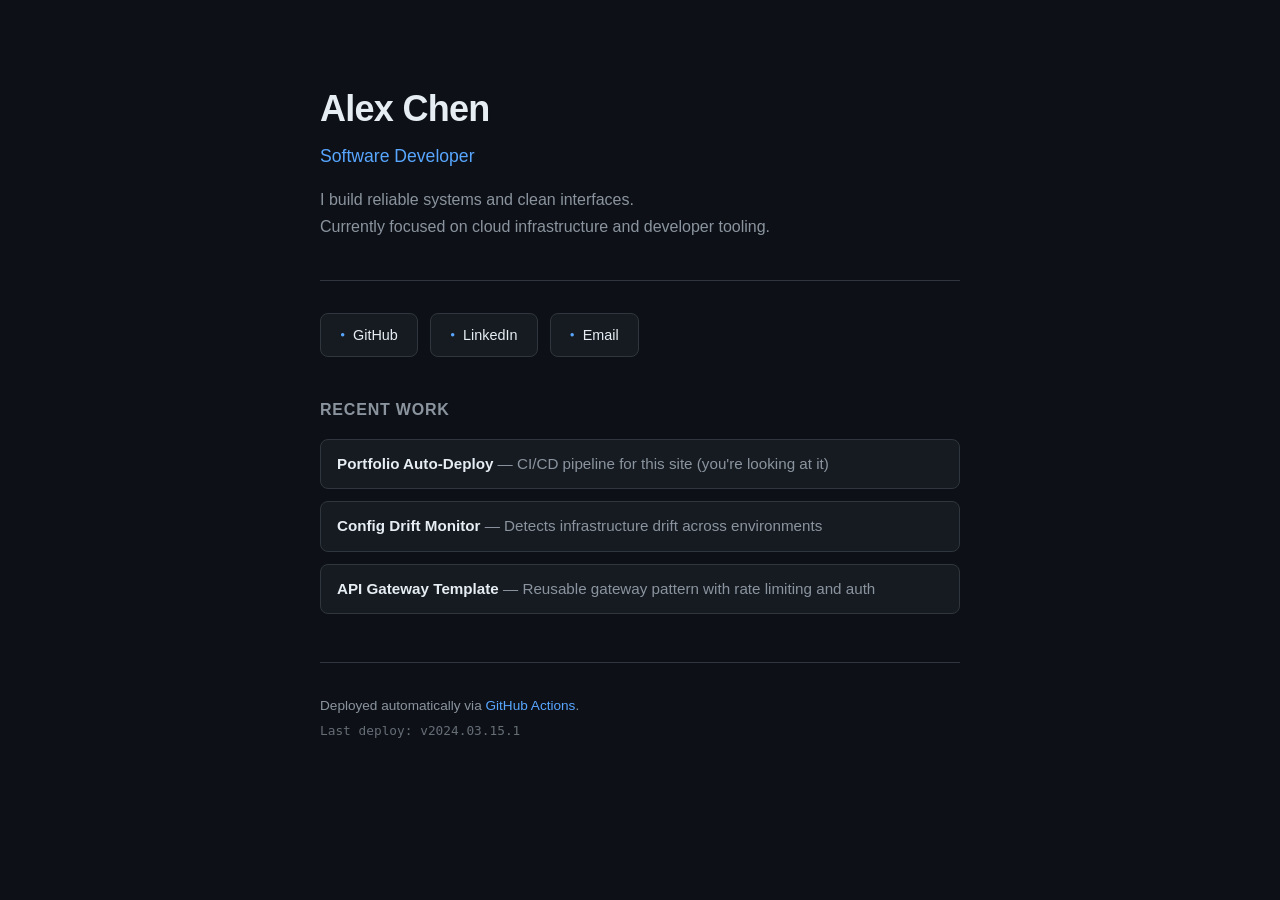
==== site/index.html @ 9854a06c "Initial commit: portfolio auto-deploy pipeline with GitHub Actions" ====
<!DOCTYPE html>
<html lang="en">
<head>
    <meta charset="UTF-8">
    <meta name="viewport" content="width=device-width, initial-scale=1.0">
    <meta name="description" content="Software developer portfolio — building things that work.">
    <title>Alex Chen — Developer</title>
    <link rel="stylesheet" href="styles.css">
    <!-- Inline SVG favicon — no external file needed, works immediately on all environments -->
    <link rel="icon" href="data:image/svg+xml,<svg xmlns='http://www.w3.org/2000/svg' viewBox='0 0 100 100'><text y='.9em' font-size='90'>⚡</text></svg>">
</head>
<body>
    <main class="container">

        <!-- ═══ HERO SECTION ═══════════════════════════════════════════════
             Primary introduction — name, title, and one-liner pitch.
             Kept minimal: no photo, no animation, just text. Loads fast. -->
        <header class="hero">
            <div class="hero-content">
                <h1>Alex Chen</h1>
                <p class="title">Software Developer</p>
                <p class="tagline">I build reliable systems and clean interfaces.<br>Currently focused on cloud infrastructure and developer tooling.</p>
            </div>
        </header>

        <!-- ═══ SOCIAL LINKS ══════════════════════════════════════════════
             Quick-access cards to external profiles.
             Uses aria-labels for accessibility (screen readers announce the
             destination, not just "link"). -->
        <section class="links">
            <a href="https://github.com/alexchen" class="link-card" aria-label="GitHub profile">
                <span class="link-icon">&#9679;</span>
                <span class="link-text">GitHub</span>
            </a>
            <a href="https://linkedin.com/in/alexchen" class="link-card" aria-label="LinkedIn profile">
                <span class="link-icon">&#9679;</span>
                <span class="link-text">LinkedIn</span>
            </a>
            <a href="mailto:alex@example.com" class="link-card" aria-label="Send email">
                <span class="link-icon">&#9679;</span>
                <span class="link-text">Email</span>
            </a>
        </section>

        <!-- ═══ PROJECTS SECTION ══════════════════════════════════════════
             Highlight 2-3 recent projects. Keep descriptions short — the
             reader should get the gist in one line, then click through
             to the repo for details. -->
        <section class="projects">
            <h2>Recent Work</h2>
            <ul class="project-list">
                <li>
                    <strong>Portfolio Auto-Deploy</strong>
                    <span class="project-desc">— CI/CD pipeline for this site (you're looking at it)</span>
                </li>
                <li>
                    <strong>Config Drift Monitor</strong>
                    <span class="project-desc">— Detects infrastructure drift across environments</span>
                </li>
                <li>
                    <strong>API Gateway Template</strong>
                    <span class="project-desc">— Reusable gateway pattern with rate limiting and auth</span>
                </li>
            </ul>
        </section>

        <!-- ═══ FOOTER ════════════════════════════════════════════════════
             Links back to the pipeline repo (meta/self-referential) and
             shows the current deploy version for quick debugging. -->
        <footer class="footer">
            <p>Deployed automatically via <a href="https://github.com/alexchen/portfolio-auto-deploy">GitHub Actions</a>.</p>
            <p class="version">Last deploy: <span id="deploy-version">v2024.03.15.1</span></p>
        </footer>

    </main>
</body>
</html>
---- site/styles.css ----
/* =============================================================================
   Portfolio Styles — Dark theme, minimal, professional
   =============================================================================
   Design system: GitHub-dark inspired palette with constrained typography.
   Everything fits in a single 640px column — no grid framework needed.
   ============================================================================= */

/* ─── DESIGN TOKENS ──────────────────────────────────────────────────────────
   All colors, spacing, and sizing controlled via custom properties.
   To theme this site: change the values here, everything cascades. */
:root {
    --bg: #0d1117;              /* Page background — near-black for contrast */
    --surface: #161b22;         /* Card/component background — slight elevation */
    --border: #30363d;          /* Subtle dividers — visible but not distracting */
    --text-primary: #e6edf3;    /* Main body text — high contrast on dark bg */
    --text-secondary: #8b949e;  /* Secondary/muted text — descriptions, captions */
    --accent: #58a6ff;          /* Interactive elements — links, highlights */
    --accent-hover: #79c0ff;    /* Hover state for accent — slightly brighter */
    --radius: 8px;              /* Consistent corner rounding across components */
    --max-width: 640px;         /* Content column width — optimal reading length */
}

/* ─── RESET ──────────────────────────────────────────────────────────────────
   Minimal reset: normalize box model and remove default margins.
   Not using a full reset (normalize.css) — overkill for a single-page site. */
*, *::before, *::after {
    box-sizing: border-box;
    margin: 0;
    padding: 0;
}

/* ─── BASE TYPOGRAPHY & LAYOUT ───────────────────────────────────────────────
   System font stack for fast rendering (no web font download).
   Flexbox centering keeps the content column in the middle of the viewport. */
body {
    font-family: -apple-system, BlinkMacSystemFont, 'Segoe UI', Roboto, Oxygen, sans-serif;
    background-color: var(--bg);
    color: var(--text-primary);
    line-height: 1.6;
    min-height: 100vh;
    display: flex;
    justify-content: center;
    padding: 2rem 1.5rem;
    -webkit-font-smoothing: antialiased;  /* Crisper text on macOS */
}

/* ─── CONTENT CONTAINER ──────────────────────────────────────────────────────
   Single column, max-width constrained. No CSS grid needed for this layout. */
.container {
    max-width: var(--max-width);
    width: 100%;
}

/* ─── HERO / HEADER ──────────────────────────────────────────────────────────
   Top section: name, title, tagline. The border-bottom creates visual
   separation from the link cards below. */
.hero {
    padding: 3rem 0 2.5rem;
    border-bottom: 1px solid var(--border);
    margin-bottom: 2rem;
}

.hero h1 {
    font-size: 2.25rem;
    font-weight: 700;
    letter-spacing: -0.02em;   /* Tighten tracking at large sizes */
    margin-bottom: 0.25rem;
}

.title {
    font-size: 1.1rem;
    color: var(--accent);      /* Accent color draws the eye to role/title */
    font-weight: 500;
    margin-bottom: 1rem;
}

.tagline {
    color: var(--text-secondary);
    font-size: 1rem;
    line-height: 1.7;          /* Slightly more leading for readability */
}

/* ─── SOCIAL LINK CARDS ──────────────────────────────────────────────────────
   Horizontal row of clickable cards. Flex-wrap ensures they stack on mobile.
   Subtle hover effect: border highlights on accent color. */
.links {
    display: flex;
    gap: 0.75rem;
    margin-bottom: 2.5rem;
    flex-wrap: wrap;            /* Wraps to column on narrow viewports */
}

.link-card {
    display: flex;
    align-items: center;
    gap: 0.5rem;
    padding: 0.6rem 1.2rem;
    background: var(--surface);
    border: 1px solid var(--border);
    border-radius: var(--radius);
    color: var(--text-primary);
    text-decoration: none;
    font-size: 0.9rem;
    transition: border-color 0.2s ease, background-color 0.2s ease;
}

.link-card:hover {
    border-color: var(--accent);
    background: rgba(88, 166, 255, 0.05);  /* Very subtle blue tint on hover */
}

.link-icon {
    color: var(--accent);
    font-size: 0.5rem;         /* Small dot indicator beside link text */
}

/* ─── PROJECTS LIST ──────────────────────────────────────────────────────────
   Vertical stack of project cards. Each card has a name (bold) and a
   one-line description (muted). No links here — keeps it clean. */
.projects {
    margin-bottom: 3rem;
}

.projects h2 {
    font-size: 1rem;
    font-weight: 600;
    text-transform: uppercase;
    letter-spacing: 0.05em;    /* Wide tracking for small-caps section headers */
    color: var(--text-secondary);
    margin-bottom: 1rem;
}

.project-list {
    list-style: none;
    display: flex;
    flex-direction: column;
    gap: 0.75rem;
}

.project-list li {
    padding: 0.75rem 1rem;
    background: var(--surface);
    border: 1px solid var(--border);
    border-radius: var(--radius);
    font-size: 0.95rem;
}

.project-list li strong {
    color: var(--text-primary);
}

.project-desc {
    color: var(--text-secondary);
}

/* ─── FOOTER ─────────────────────────────────────────────────────────────────
   Minimal footer with deploy info. The version string uses a monospace font
   so it reads like a terminal/build output. */
.footer {
    padding-top: 2rem;
    border-top: 1px solid var(--border);
    color: var(--text-secondary);
    font-size: 0.85rem;
}

.footer a {
    color: var(--accent);
    text-decoration: none;
}

.footer a:hover {
    text-decoration: underline;
}

.version {
    margin-top: 0.25rem;
    font-family: 'SF Mono', 'Fira Code', monospace;
    font-size: 0.8rem;
    opacity: 0.7;              /* De-emphasize — it's metadata, not content */
}

/* ─── RESPONSIVE / MOBILE ────────────────────────────────────────────────────
   Single breakpoint at 480px. On narrow screens:
   - Reduce heading size to prevent overflow
   - Stack link cards vertically for easier tap targets */
@media (max-width: 480px) {
    .hero h1 {
        font-size: 1.75rem;
    }

    .links {
        flex-direction: column;
    }

    .link-card {
        justify-content: center;
    }
}
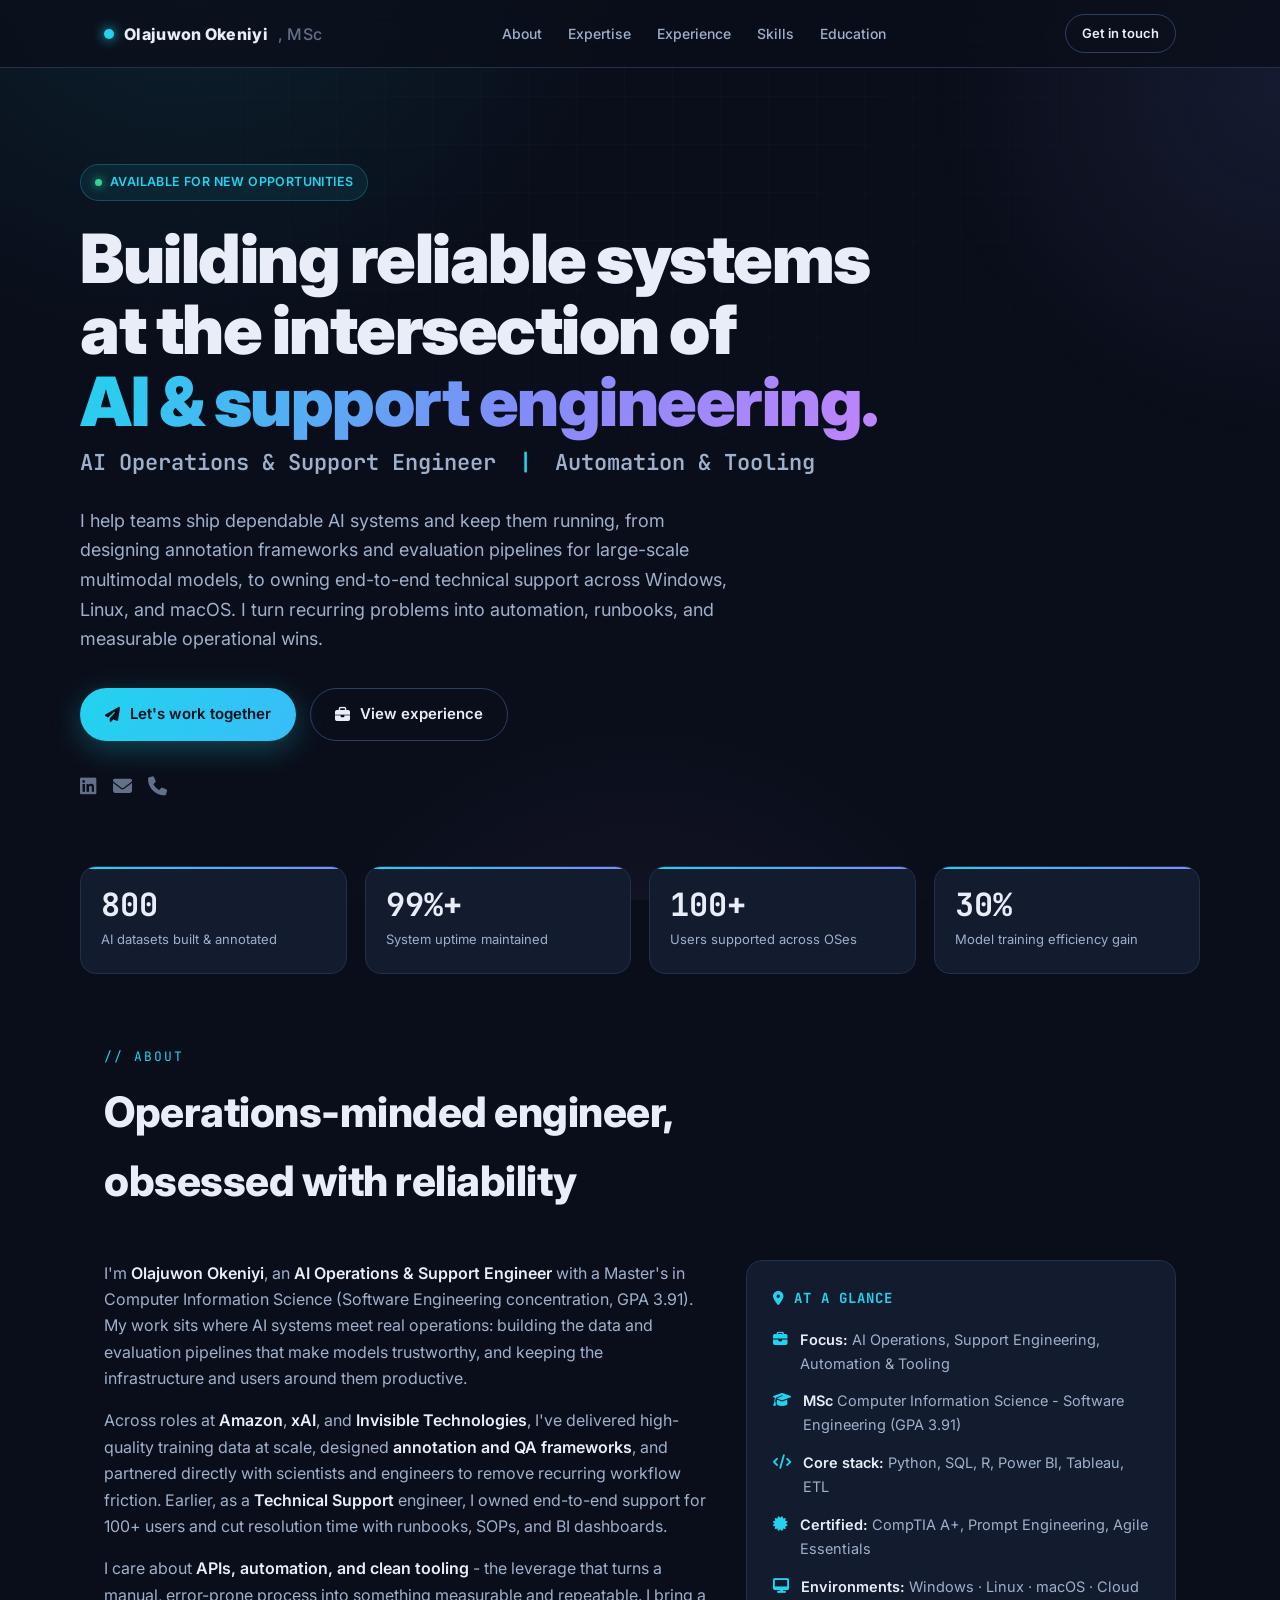
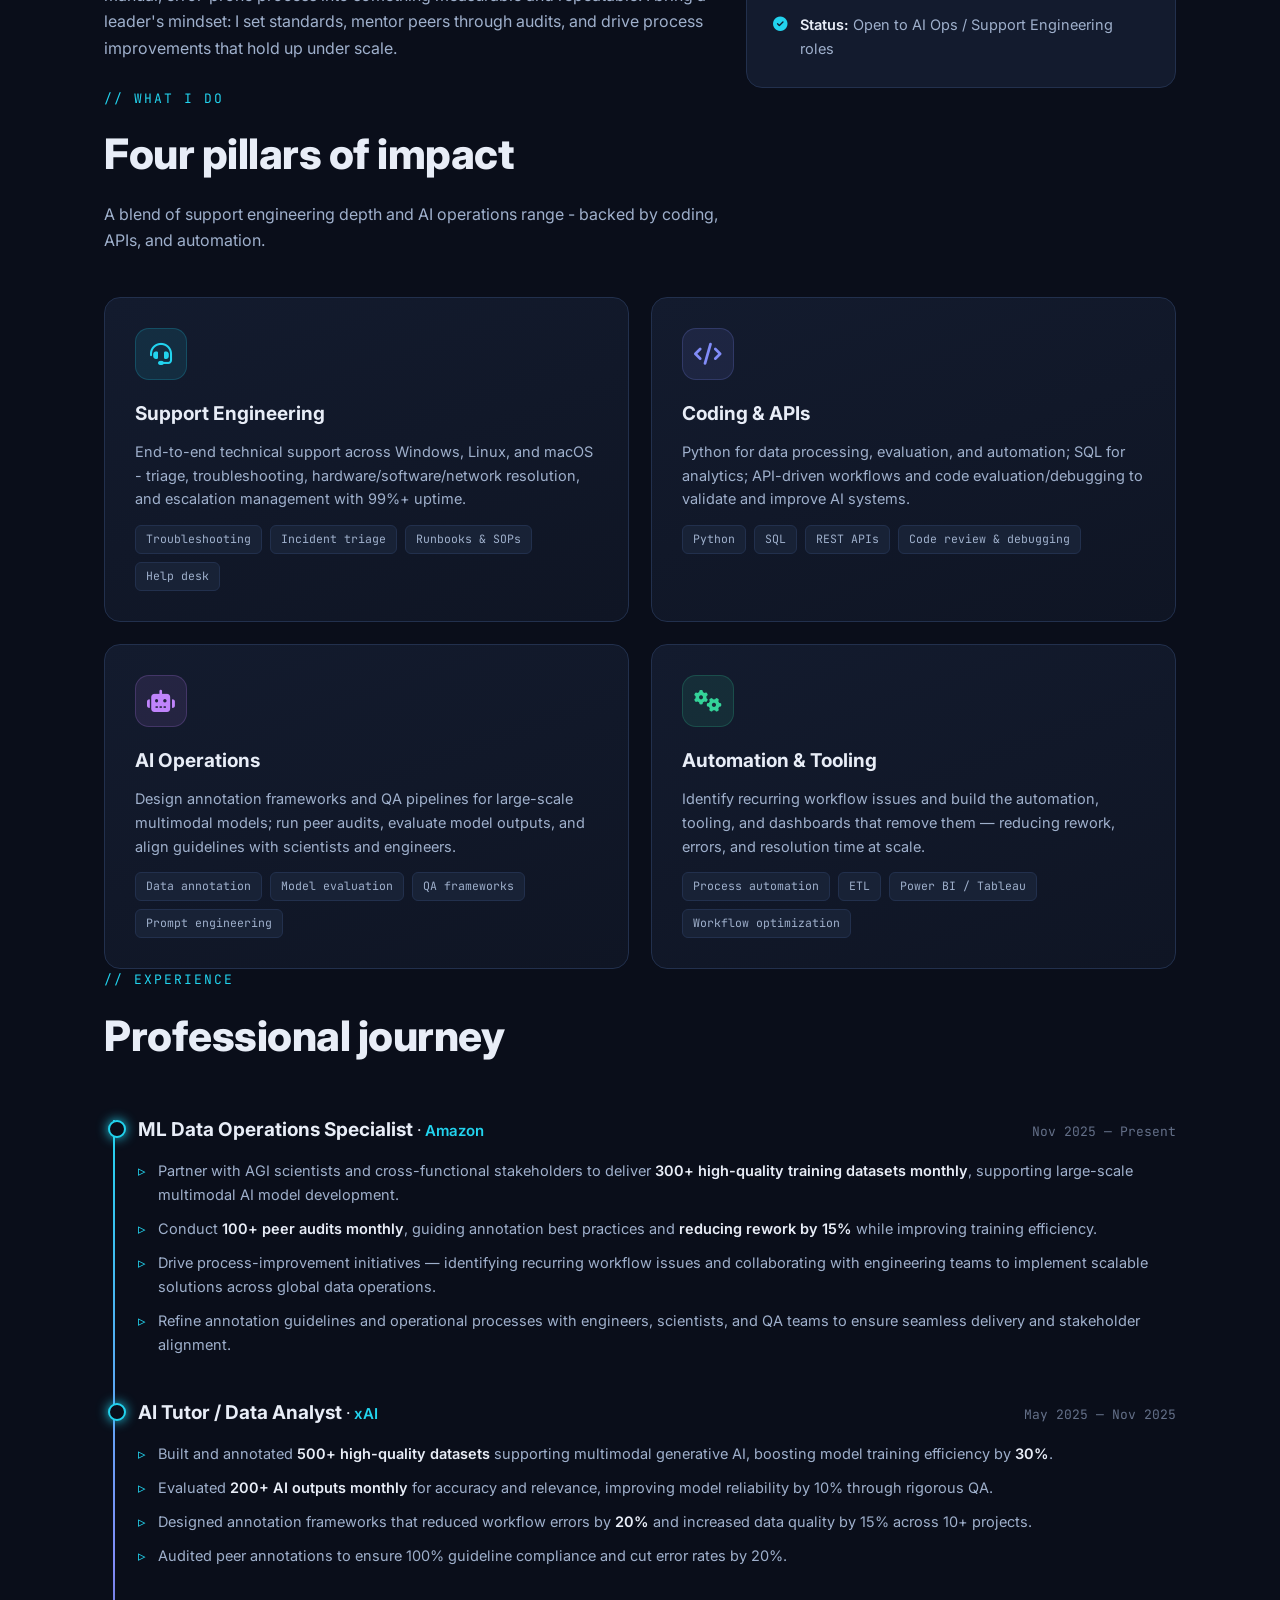
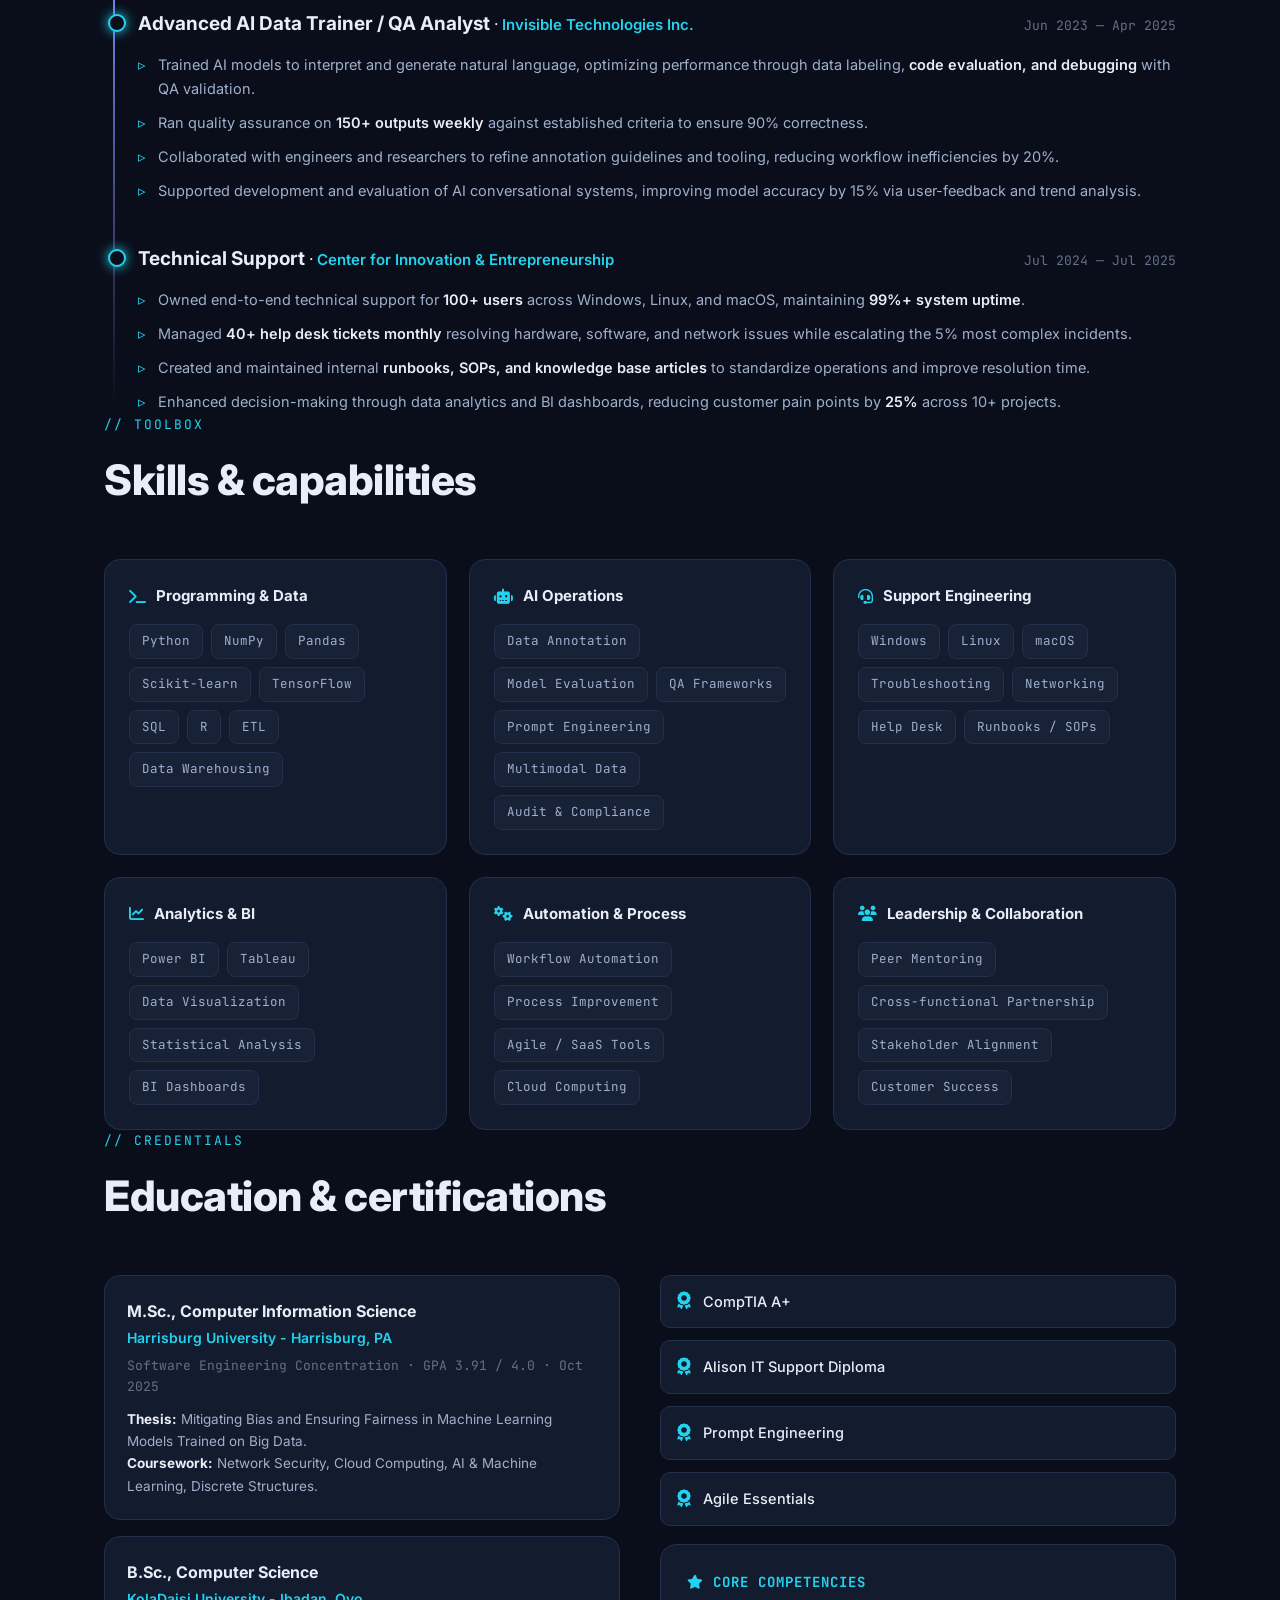
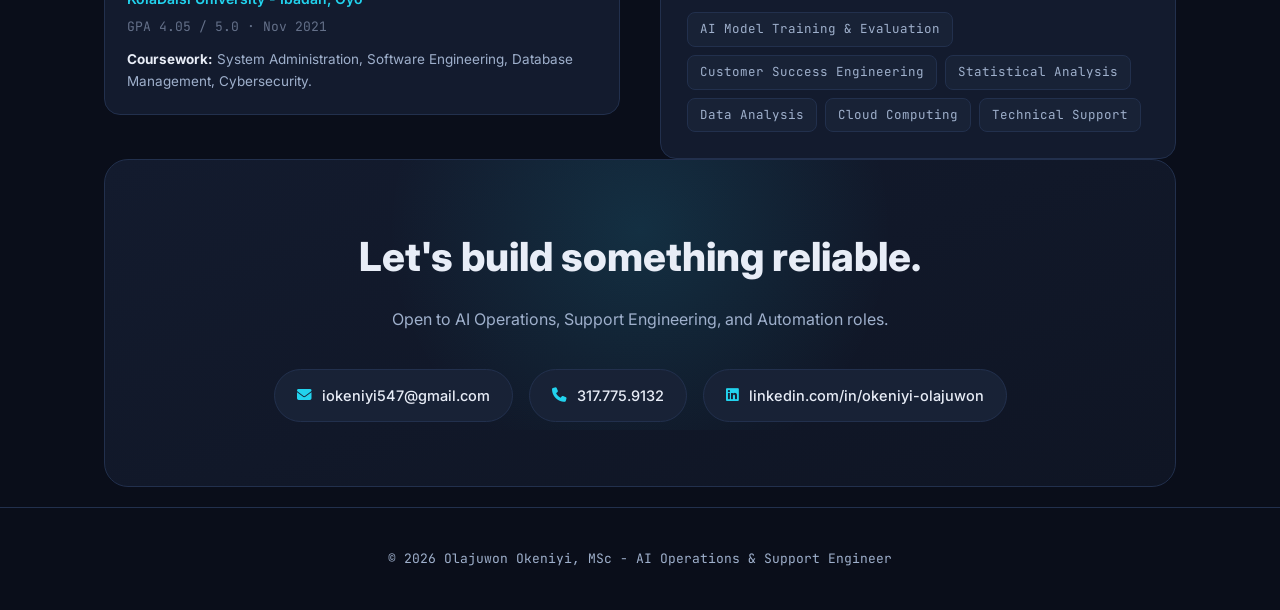
==== commit db532e9a: "fix: update portfolio index.html with personal bio and working links" ====
--- a/site/index.html
+++ b/site/index.html
@@ -1,77 +1,831 @@
 <!DOCTYPE html>
-<html lang="en">
-<head>
-    <meta charset="UTF-8">
-    <meta name="viewport" content="width=device-width, initial-scale=1.0">
-    <meta name="description" content="Software developer portfolio — building things that work.">
-    <title>Alex Chen — Developer</title>
-    <link rel="stylesheet" href="styles.css">
-    <!-- Inline SVG favicon — no external file needed, works immediately on all environments -->
-    <link rel="icon" href="data:image/svg+xml,<svg xmlns='http://www.w3.org/2000/svg' viewBox='0 0 100 100'><text y='.9em' font-size='90'>⚡</text></svg>">
+<html lang="en"><head><style id="qw-theme">:root {
+  --color-bg: #121218;
+  --color-text: #e4e4ed;
+  --color-navbar-bg: #1a1a24;
+  --color-bg-chat-view: #121218;
+  --color-bg-secondary: #1a1a24;
+  --color-bg-tertiary: #1e1e2a;
+  --color-bg-hover: #2a2a38;
+  --color-surface: #1e1e2a;
+  --color-surface-hover: #2a2a38;
+  --color-surface-active: #353546;
+  --color-border: #ffffff1f;
+  --color-border-light: #ffffff0f;
+  --color-border-strong: #3a3a4e;
+  --color-primary: #8575ff;
+  --color-primary-dark: #4200db;
+  --color-primary-light: #8575ff;
+  --color-primary-bg: color-mix(in srgb, #8575ff 15%, transparent);
+  --color-primary-hover-border: #4200db;
+  --color-nav-icon-active: #8575ff;
+  --color-nav-hover-border: #8575ff;
+  --color-primary-alpha-3: color-mix(in srgb, #8575ff 3%, transparent);
+  --color-primary-alpha-5: color-mix(in srgb, #8575ff 5%, transparent);
+  --color-primary-alpha-8: color-mix(in srgb, #8575ff 8%, transparent);
+  --color-primary-alpha-12: color-mix(in srgb, #8575ff 12%, transparent);
+  --color-primary-alpha-15: color-mix(in srgb, #8575ff 15%, transparent);
+  --color-primary-alpha-20: color-mix(in srgb, #8575ff 20%, transparent);
+  --color-primary-alpha-25: color-mix(in srgb, #8575ff 25%, transparent);
+  --color-primary-alpha-30: color-mix(in srgb, #8575ff 30%, transparent);
+  --color-primary-alpha-40: color-mix(in srgb, #8575ff 40%, transparent);
+  --color-primary-alpha-50: color-mix(in srgb, #8575ff 50%, transparent);
+  --color-primary-alpha-60: color-mix(in srgb, #8575ff 60%, transparent);
+  --color-primary-subtle: color-mix(in srgb, #8575ff 25%, transparent);
+  --color-primary-border: color-mix(in srgb, #8575ff 50%, transparent);
+  --color-focus-ring: color-mix(in srgb, #8575ff 60%, transparent);
+  --color-sidebar-hover: color-mix(in srgb, #8575ff 15%, transparent);
+  --block-hover-outline: 1px dashed color-mix(in srgb, #8575ff 50%, transparent);
+  --block-selected-outline: 1px solid #8575ff;
+  --block-selection-outline-offset: 2px;
+  --block-selected-halo: 0 0 8px color-mix(in srgb, #8575ff 40%, transparent);
+  --color-accent: #8575ff;
+  --color-accent-foreground: #8575ff;
+  --color-accent-dark: #4200db;
+  --color-accent-light: color-mix(in srgb, #8575ff 15%, transparent);
+  --color-accent-inverse: #fff;
+  --color-link: #8575ff;
+  --color-primary-gradient-end: color-mix(in srgb, #8575ff 35%, transparent);
+  --color-primary-bg-solid: #1a1530;
+  --color-user-bubble: #333843;
+  --color-user-bubble-text: #e4e4ed;
+  --color-text-secondary: #a0a0b4;
+  --color-text-tertiary: #8a8a9a;
+  --color-text-muted: #6e6e82;
+  --color-text-on-primary: #fff;
+  --color-success: #4ade80;
+  --color-success-dark: #00802f;
+  --color-success-light: #d9ffd6;
+  --color-success-hover: #005c26;
+  --color-success-bg: #1c2c22;
+  --color-success-border: #0e3d1c;
+  --color-success-foreground: #4ade80;
+  --color-success-dark-foreground: #00802f;
+  --color-success-text: #4ade80;
+  --color-error: #ff6b6b;
+  --color-error-dark: #db0000;
+  --color-error-light: #ffe0e0;
+  --color-error-hover: #3b1a24;
+  --color-error-bg: #3b1a24;
+  --color-error-border: #5e1a24;
+  --color-error-active-border: #db0000;
+  --color-error-foreground: #ff6b6b;
+  --color-error-dark-foreground: #db0000;
+  --color-error-inverse: #fff;
+  --color-error-text: #ff6b6b;
+  --color-warning: #fbbf24;
+  --color-warning-dark: #573a00;
+  --color-warning-light: #fffbbd;
+  --color-warning-hover: #db9200;
+  --color-warning-bg: #3d3520;
+  --color-warning-border: #5e4a1a;
+  --color-warning-foreground: #fbbf24;
+  --color-warning-dark-foreground: #573a00;
+  --color-warning-inverse: #573a00;
+  --color-surface-warning: #fffbbd;
+  --color-text-warning: #573a00;
+  --color-info: #60a5fa;
+  --color-info-dark: #006ce0;
+  --color-info-light: #d1f1ff;
+  --color-info-hover: #003b8f;
+  --color-info-bg: #1a2a42;
+  --color-info-border: #0f3d6e;
+  --color-info-foreground: #60a5fa;
+  --color-info-dark-foreground: #002a66;
+  --color-info-inverse: #fff;
+  --color-overlay: #000000b3;
+  --color-shadow: #0000004d;
+  --color-hover: #ffffff0d;
+  --color-tooltip-bg: #1e1e2af2;
+  --color-tooltip-text: #e4e4ed;
+  --color-voice-purple: #8575ff;
+  --color-voice-purple-dark: #4200db;
+  --color-voice-purple-light: #8575ff;
+  --color-voice-red: #ff6b6b;
+  --color-voice-red-dark: #db0000;
+  --color-voice-amber: #fbbf24;
+  --color-voice-purple-glow: #8575ff66;
+  --color-voice-red-glow: #db000066;
+  --font-sans: "Amazon Ember", "Helvetica Neue", "Segoe UI", Roboto, Helvetica, Arial, sans-serif;
+  --font-mono: "SF Mono", "Monaco", "Menlo", "Consolas", monospace;
+  --text-2xs: .5625rem;
+  --text-xs: .625rem;
+  --text-sm: .6875rem;
+  --text-base: .75rem;
+  --text-md: .8125rem;
+  --text-lg: .875rem;
+  --text-xl: 1rem;
+  --text-2xl: 1.125rem;
+  --text-3xl: 1.25rem;
+  --text-4xl: 1.5rem;
+  --text-5xl: 2rem;
+  --spacing-1: calc(.25rem * 1);
+  --spacing-1-5: calc(.25rem * 1.5);
+  --spacing-2: calc(.25rem * 2);
+  --spacing-3: calc(.25rem * 3);
+  --spacing-4: calc(.25rem * 4);
+  --spacing-5: calc(.25rem * 5);
+  --spacing-6: calc(.25rem * 6);
+  --spacing-7: calc(.25rem * 7);
+  --spacing-8: calc(.25rem * 8);
+  --spacing-9: calc(.25rem * 9);
+  --spacing-10: calc(.25rem * 10);
+  --radius-sm: 6px;
+  --radius-md: 10px;
+  --radius-card: 12px;
+  --radius-lg: 16px;
+  --radius-pill: 8px;
+  --shadow-sm: 0 1px 2px #0003;
+  --shadow-md: 0 4px 12px #0000004d;
+  --color-success-bg-solid: #1a3d28;
+  --color-error-bg-solid: #4a2028;
+  --color-error-border-solid: #5e1a24;
+  --color-warning-bg-solid: #4a3a1e;
+  --color-warning-text: #fbbf24;
+  --color-info-bg-solid: #1a3050;
+  --color-info-bg-solid-alt: #222240;
+  --color-info-text: #60a5fa;
+  --color-info-text-alt: #818cf8;
+  --color-emerald: #34d399;
+  --color-teal: #5eead4;
+  --color-code-bg: #1e1e2a;
+  --color-code-header-bg: #252535;
+  --color-code-text: #e4e4ed;
+  --color-code-border: #2e2e3e;
+  --color-code-muted: #6e6e82;
+  --color-inline-code-bg: #1e1e2a;
+  --color-inline-code-text: #e4e4ed;
+  --color-inline-code-border: #2e2e3e;
+  --color-scrollbar-thumb: #3a3a4e;
+  --color-scrollbar-track: transparent;
+  --color-graph-node-text: #e4e4ed;
+  --color-graph-node-text-dim: #6e6e82;
+  --color-graph-edge-default: #6e6e82;
+  --color-graph-edge-cross: #f39c12;
+  --color-graph-edge-text: #a0a0b4;
+  --color-graph-edge-stroke: #1a1a24;
+  --color-graph-highlight-bg: #ff6b6b;
+  --color-graph-highlight-border: #e74c3c;
+  --color-graph-search-bg: gold;
+  --color-graph-search-border: orange;
+  --color-graph-focus-border: #f44;
+  --color-graph-external-border: #6e6e82;
+  --color-graph-cat-file: #5dade2;
+  --color-graph-cat-folder: #aab7b8;
+  --color-graph-cat-file-aggregate: #5499c7;
+  --color-graph-cat-class: #bb8fce;
+  --color-graph-cat-function: #58d68d;
+  --color-graph-cat-method: #48c9b0;
+  --color-graph-cat-variable: #f5b041;
+  --color-graph-cat-import: #eb984e;
+  --color-graph-cat-module: #7e8ce0;
+  --color-graph-cat-concept: #ec7063;
+  --color-graph-cat-person: #ff8a8a;
+  --color-graph-cat-org: #76d7c4;
+  --color-graph-cat-organization: #76d7c4;
+  --color-graph-cat-product: #b8b0fe;
+  --color-graph-cat-metric: #fea0c0;
+  --color-graph-cat-location: #7e9bb5;
+  --color-graph-cat-date: #f092c0;
+  --color-graph-cat-code: #5dade2;
+  --color-graph-cat-doc: #aab7b8;
+  --color-graph-cat-url: #45d6b5;
+  --color-graph-cat-email: #8e7cf7;
+  --color-graph-cat-unknown: #d5dbdb;
+  --color-graph-rel-contains: #d5dbdb;
+  --color-graph-rel-extends: #bb8fce;
+  --color-graph-rel-implements: #5dade2;
+  --color-graph-rel-imports: #eb984e;
+  --color-graph-rel-uses: #58d68d;
+  --color-graph-rel-calls: #52be80;
+  --color-graph-rel-references: #f5b041;
+  --color-graph-rel-related-to: #aab7b8;
+  --color-graph-rel-works-on: #ec7063;
+  --color-graph-rel-owns: #48c9b0;
+  --color-graph-rel-depends-on: #eb984e;
+  --color-graph-rel-parent-of: #d5dbdb;
+  --qs-content: #fff;
+  --qs-main: #fff;
+  --qs-primary-foreground: #131920;
+  --qs-secondary-foreground: #656871;
+  --qs-tertiary-foreground: #6e6e82;
+  --qs-placeholder-foreground: #8c8c94;
+  --qs-divider: #dedee3;
+  --qs-default-border: #8c8c94;
+  --qs-neutral-soft: #b4b4bb;
+  --qs-neutral-gray-50: #1e1e2a;
+  --qs-tertiary-background: #1e1e2a;
+  --qs-action-hover: #f3f3f7;
+  --qs-primary-default: #4200db;
+  --qs-primary-dark: #35009e;
+  --qs-primary-light: #e8e6ff;
+  --qs-success-default: #00802f;
+  --qs-error-default: #db0000;
+  --qs-font-sans: "Amazon Ember", "Helvetica Neue", "Segoe UI", Helvetica, Arial, sans-serif;
+  --safe-top: 0px;
+  --safe-bottom: 0px;
+  --safe-left: 0px;
+  --safe-right: 0px;
+  --qs-font-family: "Amazon Ember", "Helvetica Neue", "Segoe UI", Helvetica, Arial, sans-serif;
+  --qs-font-base-letter-spacing: .15px;
+  --qs-shadow-sm: 0 0 2px 0 #00000029, 0 0 4px 0 #00000029;
+  --qs-shadow-md: 0 0 2px 0 #00000029, 0 2px 8px 1px #00000029;
+  --qs-shadow-lg: 0 4px 16px 4px #00000029, 0 2px 6px 1px #00000029;
+  --qs-shadow-xl: 0 4px 8px 2px #00000029, 0 6px 20px 4px #00000029;
+  --qs-width-modal-sm: 384px;
+  --qs-width-modal-md: 600px;
+  --qs-width-modal-lg: 1136px;
+  --qs-grid-gap: 16px;
+  --qs-grid-gap-xl: 24px;
+  --qs-primary-medium: #8575ff;
+  --qs-primary-inverse: #fff;
+  --qs-neutral-lightest: #f9f9fb;
+  --qs-neutral-light: #f3f3f7;
+  --qs-neutral-default: #dedee3;
+  --qs-neutral-medium: #8c8c94;
+  --qs-neutral-deep: #656871;
+  --qs-neutral-dark: #333843;
+  --qs-neutral-strong: #131920;
+  --qs-neutral-white: #fff;
+  --qs-neutral-black: #000;
+  --qs-success-medium: #005c26;
+  --qs-success-dark: #00471e;
+  --qs-success-light: #d9ffd6;
+  --qs-success-inverse: #fff;
+  --qs-info-default: #006ce0;
+  --qs-info-medium: #003b8f;
+  --qs-info-dark: #002a66;
+  --qs-info-light: #d1f1ff;
+  --qs-info-inverse: #fff;
+  --qs-warning-default: #f2b100;
+  --qs-warning-medium: #db9200;
+  --qs-warning-dark: #573a00;
+  --qs-warning-light: #fffbbd;
+  --qs-warning-inverse: #573a00;
+  --qs-warning-experimental: #f2b100;
+  --qs-warning-experimental-light: #fffbbd;
+  --qs-warning-experimental-light-foreground: #fffbbd;
+  --qs-error-medium: #900;
+  --qs-error-dark: #700000;
+  --qs-error-light: #ffe0e0;
+  --qs-error-inverse: #fff;
+  --qs-connection-default: #db3300;
+  --qs-connection-soft: #ff997a;
+  --qs-connection-light: #ffe0d6;
+  --qs-connection-dark: #661800;
+  --qs-automation-default: #b3008f;
+  --qs-automation-medium: #d600ba;
+  --qs-automation-soft: #ff94f1;
+  --qs-automation-light: #ffe0fb;
+  --qs-automation-dark: #660052;
+  --qs-insight-default: #a000b8;
+  --qs-insight-soft: #f299ff;
+  --qs-insight-light: #fce6ff;
+  --qs-insight-dark: #590066;
+  --qs-visualization-default: #7300e5;
+  --qs-visualization-soft: #d4a8ff;
+  --qs-visualization-light: #f2e5ff;
+  --qs-visualization-dark: #45008a;
+  --qs-spice: #ff9800;
+  --qs-coachmark: #006ce0;
+  --qs-brand: #fff;
+  --qs-brand-foreground: #131920;
+  --qs-brand-navbar: #131920;
+  --qs-brand-navbar-foreground: #fff;
+  --qs-brand-navbar-light: #dedee3;
+  --qs-brand-navbar-dark: #000;
+  --qs-application-navbar: #4200db;
+  --qs-application-navbar-foreground: #fff;
+  --qs-application-navbar-light: #e8e6ff;
+  --qs-application-navbar-dark: #35009e;
+  --qs-dimension: #4200db;
+  --qs-dimension-foreground: #fff;
+  --qs-dimension-experimental: #4200db;
+  --qs-dimension-experimental-foreground: #4200db;
+  --qs-measure: #00802f;
+  --qs-measure-foreground: #fff;
+  --qs-measure-experimental: #f2b100;
+  --qs-measure-experimental-foreground: #f2b100;
+  --qs-content-inverse: #333843;
+  --qs-content-inverse-active: #131920;
+  --qs-secondary: #dedee3;
+  --qs-disabled: #8c8c94;
+  --qs-divider-light: #f3f3f7;
+  --qs-hover-border: #333843;
+  --qs-active-border: #4200db;
+  --qs-disabled-border: #dedee3;
+  --qs-error-border: #ffe0e0;
+  --qs-error-active-border: #db0000;
+  --qs-disabled-foreground: #b4b4bb;
+  --qs-primary-inverse-foreground: #fff;
+  --qs-error-foreground: #db0000;
+  --qs-contrast-foreground: #131920;
+  --qs-main-foreground: #131920;
+  --qs-main-secondary-foreground: #656871;
+  --qs-action-disabled: #f3f3f7;
+  --qs-action-active: #e8e6ff;
+  --qs-default-badge: #dedee3;
+  --qs-tag-default: #dedee3;
+  --qs-tag-soft-border: #b4b4bb;
+  --qs-focus-offset: 1px;
+  --qs-toggle-tile-sm: calc(.25rem * 8);
+  --qs-toggle-tile-md: calc(.25rem * 12);
+  --qs-toggle-tile-lg: calc(.25rem * 15);
+  --qs-shadow-pin-right: inset 4px 0 4px -4px #00000029;
+  --qs-shadow-pin-left: inset -4px 0 4px -4px #00000029;
+  --react-pdf-text-layer: 1;
+  --highlight-bg-color: #b400aa;
+  --highlight-selected-bg-color: #006400;
+  --react-pdf-annotation-layer: 1;
+  --annotation-unfocused-field-background: url("data:image/svg+xml;charset=UTF-8,<svg width='1px' height='1px' xmlns='http://www.w3.org/2000/svg'><rect width='100%' height='100%' style='fill:rgba(0, 54, 255, 0.13);'/></svg>");
+  --input-focus-border-color: Highlight;
+  --input-focus-outline: 1px solid Canvas;
+  --input-unfocused-border-color: transparent;
+  --input-disabled-border-color: transparent;
+  --input-hover-border-color: black;
+  --link-outline: none;
+  color-scheme: dark;
+}
+body { background: var(--color-bg); color: var(--color-text); }
+a { color: var(--color-link, var(--color-primary)); }</style>
+<meta charset="UTF-8">
+<meta name="viewport" content="width=device-width, initial-scale=1.0">
+<title>Olajuwon Okeniyi — AI Operations &amp; Support Engineer</title>
+<meta name="description" content="Olajuwon Okeniyi, MSc — AI Operations &amp; Support Engineer specializing in automation, AI tooling, API integration, and technical support engineering.">
+<link rel="preconnect" href="https://fonts.googleapis.com">
+<link rel="preconnect" href="https://fonts.gstatic.com" crossorigin="">
+<link href="https://fonts.googleapis.com/css2?family=Inter:wght@400;500;600;700;800;900&amp;family=JetBrains+Mono:wght@400;500;700&amp;display=swap" rel="stylesheet">
+<link rel="stylesheet" href="https://cdnjs.cloudflare.com/ajax/libs/font-awesome/6.5.0/css/all.min.css">
+<style>
+:root{
+  --bg:#0a0e1a;
+  --bg-soft:#0f1524;
+  --surface:#131b2e;
+  --surface-2:#182236;
+  --border:#22304d;
+  --border-glow:#2c4066;
+  --text:#e8edf7;
+  --text-2:#9fb0cc;
+  --text-muted:#647089;
+  --primary:#22d3ee;
+  --primary-2:#38bdf8;
+  --accent:#818cf8;
+  --accent-2:#c084fc;
+  --success:#34d399;
+  --warn:#fbbf24;
+  --font:'Inter',-apple-system,BlinkMacSystemFont,'Segoe UI',sans-serif;
+  --mono:'JetBrains Mono',ui-monospace,monospace;
+  --radius:16px;
+  --radius-sm:10px;
+  --maxw:1120px;
+}
+*{margin:0;padding:0;box-sizing:border-box}
+html{scroll-behavior:smooth}
+body{
+  background:var(--bg);
+  color:var(--text);
+  font-family:var(--font);
+  line-height:1.65;
+  overflow-x:hidden;
+  -webkit-font-smoothing:antialiased;
+}
+/* Ambient background glow */
+body::before{
+  content:"";
+  position:fixed;inset:0;z-index:-2;
+  background:
+    radial-gradient(60vw 60vw at 15% -10%, rgba(34,211,238,.10), transparent 60%),
+    radial-gradient(50vw 50vw at 100% 10%, rgba(129,140,248,.10), transparent 55%),
+    radial-gradient(50vw 50vw at 50% 120%, rgba(192,132,252,.08), transparent 60%);
+}
+body::after{
+  content:"";position:fixed;inset:0;z-index:-1;pointer-events:none;
+  background-image:linear-gradient(rgba(255,255,255,.02) 1px,transparent 1px),linear-gradient(90deg,rgba(255,255,255,.02) 1px,transparent 1px);
+  background-size:48px 48px;
+  mask-image:radial-gradient(circle at 50% 0,black,transparent 80%);
+}
+a{color:inherit;text-decoration:none}
+.wrap{max-width:var(--maxw);margin:0 auto;padding:0 24px}
+.mono{font-family:var(--mono)}
+.grad-text{background:linear-gradient(120deg,var(--primary),var(--accent) 55%,var(--accent-2));-webkit-background-clip:text;background-clip:text;color:transparent}
+
+/* NAV */
+nav{
+  position:sticky;top:0;z-index:50;
+  backdrop-filter:blur(14px);
+  background:rgba(10,14,26,.72);
+  border-bottom:1px solid var(--border);
+}
+.nav-inner{max-width:var(--maxw);margin:0 auto;padding:14px 24px;display:flex;align-items:center;justify-content:space-between}
+.brand{display:flex;align-items:center;gap:10px;font-weight:800;letter-spacing:.3px}
+.brand .dot{width:10px;height:10px;border-radius:50%;background:var(--primary);box-shadow:0 0 12px var(--primary)}
+.nav-links{display:flex;gap:26px;font-size:14px;font-weight:500;color:var(--text-2)}
+.nav-links a{transition:color .15s}
+.nav-links a:hover{color:var(--primary)}
+.nav-cta{border:1px solid var(--border-glow);color:var(--text);padding:8px 16px;border-radius:100px;font-size:13px;font-weight:600;transition:.2s}
+.nav-cta:hover{border-color:var(--primary);color:var(--primary);box-shadow:0 0 20px rgba(34,211,238,.25)}
+@media(max-width:760px){.nav-links{display:none}}
+
+/* HERO */
+.hero{padding:96px 0 72px;position:relative}
+.badge{display:inline-flex;align-items:center;gap:8px;font-size:12.5px;font-weight:600;color:var(--primary);background:rgba(34,211,238,.08);border:1px solid rgba(34,211,238,.25);padding:7px 14px;border-radius:100px;letter-spacing:.4px;text-transform:uppercase}
+.badge .pulse{width:7px;height:7px;border-radius:50%;background:var(--success);box-shadow:0 0 10px var(--success);animation:pulse 2s infinite}
+@keyframes pulse{0%,100%{opacity:1}50%{opacity:.35}}
+.hero h1{font-size:clamp(38px,6vw,68px);line-height:1.05;font-weight:900;letter-spacing:-1.5px;margin:22px 0 8px}
+.hero .title-line{font-size:clamp(16px,2.4vw,22px);font-weight:600;color:var(--text-2);font-family:var(--mono)}
+.hero .title-line .sep{color:var(--primary);margin:0 10px}
+.hero p.lead{max-width:660px;color:var(--text-2);font-size:clamp(15px,1.6vw,18px);margin:24px 0 0}
+.hero-actions{display:flex;gap:14px;flex-wrap:wrap;margin-top:34px}
+.btn{display:inline-flex;align-items:center;gap:10px;font-weight:600;font-size:15px;padding:13px 24px;border-radius:100px;transition:.2s;cursor:pointer;border:1px solid transparent}
+.btn-primary{background:linear-gradient(120deg,var(--primary),var(--primary-2));color:#04121a;box-shadow:0 8px 30px rgba(34,211,238,.28)}
+.btn-primary:hover{transform:translateY(-2px);box-shadow:0 12px 40px rgba(34,211,238,.4)}
+.btn-ghost{border-color:var(--border-glow);color:var(--text)}
+.btn-ghost:hover{border-color:var(--accent);color:var(--accent);box-shadow:0 0 24px rgba(129,140,248,.2)}
+.socials{display:flex;gap:16px;margin-top:30px;font-size:19px;color:var(--text-muted)}
+.socials a{transition:.2s}
+.socials a:hover{color:var(--primary);transform:translateY(-2px)}
+
+/* STAT STRIP */
+.stats{display:grid;grid-template-columns:repeat(4,1fr);gap:18px;margin-top:64px}
+.stat{background:var(--surface);border:1px solid var(--border);border-radius:var(--radius);padding:22px 20px;position:relative;overflow:hidden}
+.stat::before{content:"";position:absolute;top:0;left:0;right:0;height:2px;background:linear-gradient(90deg,var(--primary),var(--accent))}
+.stat .num{font-family:var(--mono);font-size:32px;font-weight:700;color:var(--text);line-height:1}
+.stat .lbl{color:var(--text-2);font-size:13px;margin-top:8px}
+@media(max-width:760px){.stats{grid-template-columns:repeat(2,1fr)}}
+
+/* SECTIONS */
+section{padding:84px 0}
+.sec-head{margin-bottom:44px}
+.sec-kicker{font-family:var(--mono);font-size:13px;color:var(--primary);letter-spacing:2px;text-transform:uppercase}
+.sec-title{font-size:clamp(28px,4vw,42px);font-weight:800;letter-spacing:-.5px;margin-top:10px}
+.sec-sub{color:var(--text-2);margin-top:12px;max-width:640px}
+
+/* ABOUT */
+.about-grid{display:grid;grid-template-columns:1.4fr 1fr;gap:40px;align-items:start}
+@media(max-width:860px){.about-grid{grid-template-columns:1fr}}
+.about-text p{color:var(--text-2);margin-bottom:16px;font-size:16px}
+.about-text strong{color:var(--text);font-weight:600}
+.about-card{background:var(--surface);border:1px solid var(--border);border-radius:var(--radius);padding:26px}
+.about-card h4{font-size:14px;text-transform:uppercase;letter-spacing:1px;color:var(--primary);font-family:var(--mono);margin-bottom:18px}
+.about-list{list-style:none;display:flex;flex-direction:column;gap:14px}
+.about-list li{display:flex;gap:12px;font-size:14.5px;color:var(--text-2)}
+.about-list i{color:var(--primary);margin-top:4px}
+.about-list b{color:var(--text);font-weight:600}
+
+/* PILLARS */
+.pillars{display:grid;grid-template-columns:repeat(2,1fr);gap:22px}
+@media(max-width:860px){.pillars{grid-template-columns:1fr}}
+.pillar{background:linear-gradient(160deg,var(--surface),var(--bg-soft));border:1px solid var(--border);border-radius:var(--radius);padding:30px;transition:.25s;position:relative;overflow:hidden}
+.pillar:hover{transform:translateY(-4px);border-color:var(--border-glow);box-shadow:0 18px 50px rgba(0,0,0,.4)}
+.pillar .ic{width:52px;height:52px;border-radius:14px;display:grid;place-items:center;font-size:22px;background:rgba(34,211,238,.1);color:var(--primary);border:1px solid rgba(34,211,238,.2);margin-bottom:18px}
+.pillar:nth-child(2) .ic{background:rgba(129,140,248,.1);color:var(--accent);border-color:rgba(129,140,248,.2)}
+.pillar:nth-child(3) .ic{background:rgba(192,132,252,.1);color:var(--accent-2);border-color:rgba(192,132,252,.2)}
+.pillar:nth-child(4) .ic{background:rgba(52,211,153,.1);color:var(--success);border-color:rgba(52,211,153,.2)}
+.pillar h3{font-size:19px;font-weight:700;margin-bottom:10px}
+.pillar p{color:var(--text-2);font-size:14.5px;margin-bottom:14px}
+.pillar .tags{display:flex;flex-wrap:wrap;gap:8px}
+.pillar .tag{font-family:var(--mono);font-size:11.5px;color:var(--text-2);background:var(--surface-2);border:1px solid var(--border);padding:4px 10px;border-radius:6px}
+
+/* TIMELINE / EXPERIENCE */
+.timeline{position:relative;padding-left:34px}
+.timeline::before{content:"";position:absolute;left:9px;top:6px;bottom:6px;width:2px;background:linear-gradient(var(--primary),var(--accent),transparent)}
+.job{position:relative;padding-bottom:40px}
+.job:last-child{padding-bottom:0}
+.job::before{content:"";position:absolute;left:-30px;top:6px;width:14px;height:14px;border-radius:50%;background:var(--bg);border:2px solid var(--primary);box-shadow:0 0 12px var(--primary)}
+.job .jtop{display:flex;justify-content:space-between;flex-wrap:wrap;gap:6px;align-items:baseline}
+.job .role{font-size:19px;font-weight:700}
+.job .co{color:var(--primary);font-weight:600;font-size:15px}
+.job .date{font-family:var(--mono);font-size:13px;color:var(--text-muted);white-space:nowrap}
+.job ul{list-style:none;margin-top:14px;display:flex;flex-direction:column;gap:10px}
+.job ul li{position:relative;padding-left:20px;color:var(--text-2);font-size:14.5px}
+.job ul li::before{content:"▹";position:absolute;left:0;color:var(--primary)}
+.job ul li b{color:var(--text);font-weight:600}
+
+/* SKILLS */
+.skill-grid{display:grid;grid-template-columns:repeat(3,1fr);gap:22px}
+@media(max-width:860px){.skill-grid{grid-template-columns:1fr}}
+.skill-card{background:var(--surface);border:1px solid var(--border);border-radius:var(--radius);padding:24px}
+.skill-card h4{font-size:15px;font-weight:700;margin-bottom:16px;display:flex;align-items:center;gap:10px}
+.skill-card h4 i{color:var(--primary)}
+.chips{display:flex;flex-wrap:wrap;gap:8px}
+.chip{font-family:var(--mono);font-size:12.5px;color:var(--text-2);background:var(--surface-2);border:1px solid var(--border);padding:6px 12px;border-radius:8px;transition:.2s}
+.chip:hover{border-color:var(--primary);color:var(--primary)}
+
+/* CERTS + EDU */
+.two-col{display:grid;grid-template-columns:1fr 1fr;gap:40px}
+@media(max-width:860px){.two-col{grid-template-columns:1fr}}
+.edu-item{background:var(--surface);border:1px solid var(--border);border-radius:var(--radius);padding:22px;margin-bottom:16px}
+.edu-item .deg{font-weight:700;font-size:16px}
+.edu-item .sch{color:var(--primary);font-size:14px;font-weight:600;margin-top:2px}
+.edu-item .meta{color:var(--text-muted);font-size:13px;font-family:var(--mono);margin-top:6px}
+.edu-item .extra{color:var(--text-2);font-size:13.5px;margin-top:10px}
+.cert-row{display:flex;align-items:center;gap:12px;padding:14px 16px;background:var(--surface);border:1px solid var(--border);border-radius:var(--radius-sm);margin-bottom:12px;transition:.2s}
+.cert-row:hover{border-color:var(--border-glow);transform:translateX(4px)}
+.cert-row i{color:var(--primary);font-size:18px}
+.cert-row span{font-weight:500;font-size:14.5px}
+
+/* CONTACT */
+.contact{text-align:center;background:linear-gradient(160deg,var(--surface),var(--bg-soft));border:1px solid var(--border);border-radius:24px;padding:64px 32px;position:relative;overflow:hidden}
+.contact::before{content:"";position:absolute;top:-40%;left:50%;transform:translateX(-50%);width:600px;height:400px;background:radial-gradient(circle,rgba(34,211,238,.12),transparent 70%)}
+.contact h2{font-size:clamp(28px,4vw,40px);font-weight:800;position:relative}
+.contact p{color:var(--text-2);max-width:520px;margin:16px auto 0;position:relative}
+.contact-methods{display:flex;justify-content:center;gap:16px;flex-wrap:wrap;margin-top:36px;position:relative}
+.cmethod{display:flex;align-items:center;gap:10px;background:var(--surface-2);border:1px solid var(--border);padding:14px 22px;border-radius:100px;font-size:14.5px;font-weight:500;transition:.2s}
+.cmethod:hover{border-color:var(--primary);color:var(--primary);transform:translateY(-2px);box-shadow:0 8px 24px rgba(34,211,238,.2)}
+.cmethod i{color:var(--primary)}
+
+footer{text-align:center;padding:40px 24px;color:var(--text-muted);font-size:13px;border-top:1px solid var(--border);margin-top:20px}
+footer .mono{color:var(--text-2)}
+
+/* reveal */
+.reveal{opacity:0;transform:translateY(24px)}
+@media(prefers-reduced-motion:no-preference){
+  .reveal.in{animation:rise .6s cubic-bezier(.2,.7,.2,1) forwards}
+  @keyframes rise{to{opacity:1;transform:none}}
+}
+</style>
 </head>
 <body>
-    <main class="container">
-
-        <!-- ═══ HERO SECTION ═══════════════════════════════════════════════
-             Primary introduction — name, title, and one-liner pitch.
-             Kept minimal: no photo, no animation, just text. Loads fast. -->
-        <header class="hero">
-            <div class="hero-content">
-                <h1>Alex Chen</h1>
-                <p class="title">Software Developer</p>
-                <p class="tagline">I build reliable systems and clean interfaces.<br>Currently focused on cloud infrastructure and developer tooling.</p>
-            </div>
-        </header>
-
-        <!-- ═══ SOCIAL LINKS ══════════════════════════════════════════════
-             Quick-access cards to external profiles.
-             Uses aria-labels for accessibility (screen readers announce the
-             destination, not just "link"). -->
-        <section class="links">
-            <a href="https://github.com/alexchen" class="link-card" aria-label="GitHub profile">
-                <span class="link-icon">&#9679;</span>
-                <span class="link-text">GitHub</span>
-            </a>
-            <a href="https://linkedin.com/in/alexchen" class="link-card" aria-label="LinkedIn profile">
-                <span class="link-icon">&#9679;</span>
-                <span class="link-text">LinkedIn</span>
-            </a>
-            <a href="mailto:alex@example.com" class="link-card" aria-label="Send email">
-                <span class="link-icon">&#9679;</span>
-                <span class="link-text">Email</span>
-            </a>
-        </section>
-
-        <!-- ═══ PROJECTS SECTION ══════════════════════════════════════════
-             Highlight 2-3 recent projects. Keep descriptions short — the
-             reader should get the gist in one line, then click through
-             to the repo for details. -->
-        <section class="projects">
-            <h2>Recent Work</h2>
-            <ul class="project-list">
-                <li>
-                    <strong>Portfolio Auto-Deploy</strong>
-                    <span class="project-desc">— CI/CD pipeline for this site (you're looking at it)</span>
-                </li>
-                <li>
-                    <strong>Config Drift Monitor</strong>
-                    <span class="project-desc">— Detects infrastructure drift across environments</span>
-                </li>
-                <li>
-                    <strong>API Gateway Template</strong>
-                    <span class="project-desc">— Reusable gateway pattern with rate limiting and auth</span>
-                </li>
-            </ul>
-        </section>
-
-        <!-- ═══ FOOTER ════════════════════════════════════════════════════
-             Links back to the pipeline repo (meta/self-referential) and
-             shows the current deploy version for quick debugging. -->
-        <footer class="footer">
-            <p>Deployed automatically via <a href="https://github.com/alexchen/portfolio-auto-deploy">GitHub Actions</a>.</p>
-            <p class="version">Last deploy: <span id="deploy-version">v2024.03.15.1</span></p>
-        </footer>
-
-    </main>
-</body>
-</html>
+
+<nav>
+  <div class="nav-inner">
+    <a class="brand" href="#top"><span class="dot"></span> Olajuwon&nbsp;Okeniyi<span style="color:var(--text-muted);font-weight:500">, MSc</span></a>
+    <div class="nav-links">
+      <a href="#about">About</a>
+      <a href="#expertise">Expertise</a>
+      <a href="#experience">Experience</a>
+      <a href="#skills">Skills</a>
+      <a href="#education">Education</a>
+    </div>
+    <a class="nav-cta" href="#contact">Get in touch</a>
+  </div>
+</nav>
+
+<header class="hero wrap" id="top">
+  <span class="badge reveal"><span class="pulse"></span> Available for new opportunities</span>
+  <h1 class="reveal">Building reliable systems<br>at the intersection of<br><span class="grad-text">AI &amp; support engineering.</span></h1>
+  <div class="title-line reveal">AI Operations &amp; Support Engineer <span class="sep">|</span> Automation &amp; Tooling</div>
+  <p class="lead reveal">I help teams ship dependable AI systems and keep them running, from designing annotation frameworks and evaluation pipelines for large-scale multimodal models, to owning end-to-end technical support across Windows, Linux, and macOS. I turn recurring problems into automation, runbooks, and measurable operational wins.</p>
+  <div class="hero-actions reveal">
+    <a class="btn btn-primary" href="#contact"><i class="fa-solid fa-paper-plane"></i> Let's work together</a>
+    <a class="btn btn-ghost" href="#experience"><i class="fa-solid fa-briefcase"></i> View experience</a>
+  </div>
+  <div class="socials reveal">
+    <a href="https://linkedin.com/in/okeniyi-olajuwon" target="_blank" title="LinkedIn"><i class="fa-brands fa-linkedin"></i></a>
+    <a href="mailto:iokeniyi547@gmail.com" title="Email"><i class="fa-solid fa-envelope"></i></a>
+    <a href="tel:3177759132" title="Phone"><i class="fa-solid fa-phone"></i></a>
+  </div>
+
+  <div class="stats">
+    <div class="stat reveal"><div class="num" data-count="800">0</div><div class="lbl">AI datasets built &amp; annotated</div></div>
+    <div class="stat reveal"><div class="num" data-count="99" data-suffix="%+">0</div><div class="lbl">System uptime maintained</div></div>
+    <div class="stat reveal"><div class="num" data-count="100" data-suffix="+">0</div><div class="lbl">Users supported across OSes</div></div>
+    <div class="stat reveal"><div class="num" data-count="30" data-suffix="%">0</div><div class="lbl">Model training efficiency gain</div></div>
+  </div>
+</header>
+
+<!-- ABOUT -->
+<section id="about" class="wrap">
+  <div class="sec-head reveal">
+    <div class="sec-kicker">// about</div>
+    <h2 class="sec-title">Operations-minded engineer,<br>obsessed with reliability</h2>
+  </div>
+  <div class="about-grid">
+    <div class="about-text reveal">
+      <p>I'm <strong>Olajuwon Okeniyi</strong>, an <strong>AI Operations &amp; Support Engineer</strong> with a Master's in Computer Information Science (Software Engineering concentration, GPA 3.91). My work sits where AI systems meet real operations: building the data and evaluation pipelines that make models trustworthy, and keeping the infrastructure and users around them productive.</p>
+      <p>Across roles at <strong>Amazon</strong>, <strong>xAI</strong>, and <strong>Invisible Technologies</strong>, I've delivered high-quality training data at scale, designed <strong>annotation and QA frameworks</strong>, and partnered directly with scientists and engineers to remove recurring workflow friction. Earlier, as a <strong>Technical Support</strong> engineer, I owned end-to-end support for 100+ users and cut resolution time with runbooks, SOPs, and BI dashboards.</p>
+      <p>I care about <strong>APIs, automation, and clean tooling</strong> - the leverage that turns a manual, error-prone process into something measurable and repeatable. I bring a leader's mindset: I set standards, mentor peers through audits, and drive process improvements that hold up under scale.</p>
+    </div>
+    <div class="about-card reveal">
+      <h4><i class="fa-solid fa-location-dot"></i> At a glance</h4>
+      <ul class="about-list">
+        <li><i class="fa-solid fa-briefcase"></i><span><b>Focus:</b> AI Operations, Support Engineering, Automation &amp; Tooling</span></li>
+        <li><i class="fa-solid fa-graduation-cap"></i><span><b>MSc</b> Computer Information Science - Software Engineering (GPA 3.91)</span></li>
+        <li><i class="fa-solid fa-code"></i><span><b>Core stack:</b> Python, SQL, R, Power BI, Tableau, ETL</span></li>
+        <li><i class="fa-solid fa-certificate"></i><span><b>Certified:</b> CompTIA A+, Prompt Engineering, Agile Essentials</span></li>
+        <li><i class="fa-solid fa-desktop"></i><span><b>Environments:</b> Windows · Linux · macOS · Cloud</span></li>
+        <li><i class="fa-solid fa-circle-check"></i><span><b>Status:</b> Open to AI Ops / Support Engineering roles</span></li>
+      </ul>
+    </div>
+  </div>
+</section>
+
+<!-- EXPERTISE PILLARS -->
+<section id="expertise" class="wrap">
+  <div class="sec-head reveal">
+    <div class="sec-kicker">// what i do</div>
+    <h2 class="sec-title">Four pillars of impact</h2>
+    <p class="sec-sub">A blend of support engineering depth and AI operations range - backed by coding, APIs, and automation.</p>
+  </div>
+  <div class="pillars">
+    <div class="pillar reveal">
+      <div class="ic"><i class="fa-solid fa-headset"></i></div>
+      <h3>Support Engineering</h3>
+      <p>End-to-end technical support across Windows, Linux, and macOS - triage, troubleshooting, hardware/software/network resolution, and escalation management with 99%+ uptime.</p>
+      <div class="tags"><span class="tag">Troubleshooting</span><span class="tag">Incident triage</span><span class="tag">Runbooks &amp; SOPs</span><span class="tag">Help desk</span></div>
+    </div>
+    <div class="pillar reveal">
+      <div class="ic"><i class="fa-solid fa-code"></i></div>
+      <h3>Coding &amp; APIs</h3>
+      <p>Python for data processing, evaluation, and automation; SQL for analytics; API-driven workflows and code evaluation/debugging to validate and improve AI systems.</p>
+      <div class="tags"><span class="tag">Python</span><span class="tag">SQL</span><span class="tag">REST APIs</span><span class="tag">Code review &amp; debugging</span></div>
+    </div>
+    <div class="pillar reveal">
+      <div class="ic"><i class="fa-solid fa-robot"></i></div>
+      <h3>AI Operations</h3>
+      <p>Design annotation frameworks and QA pipelines for large-scale multimodal models; run peer audits, evaluate model outputs, and align guidelines with scientists and engineers.</p>
+      <div class="tags"><span class="tag">Data annotation</span><span class="tag">Model evaluation</span><span class="tag">QA frameworks</span><span class="tag">Prompt engineering</span></div>
+    </div>
+    <div class="pillar reveal">
+      <div class="ic"><i class="fa-solid fa-gears"></i></div>
+      <h3>Automation &amp; Tooling</h3>
+      <p>Identify recurring workflow issues and build the automation, tooling, and dashboards that remove them — reducing rework, errors, and resolution time at scale.</p>
+      <div class="tags"><span class="tag">Process automation</span><span class="tag">ETL</span><span class="tag">Power BI / Tableau</span><span class="tag">Workflow optimization</span></div>
+    </div>
+  </div>
+</section>
+
+<!-- EXPERIENCE -->
+<section id="experience" class="wrap">
+  <div class="sec-head reveal">
+    <div class="sec-kicker">// experience</div>
+    <h2 class="sec-title">Professional journey</h2>
+  </div>
+  <div class="timeline">
+    <div class="job reveal">
+      <div class="jtop">
+        <div><span class="role">ML Data Operations Specialist</span> · <span class="co">Amazon</span></div>
+        <span class="date">Nov 2025 — Present</span>
+      </div>
+      <ul>
+        <li>Partner with AGI scientists and cross-functional stakeholders to deliver <b>300+ high-quality training datasets monthly</b>, supporting large-scale multimodal AI model development.</li>
+        <li>Conduct <b>100+ peer audits monthly</b>, guiding annotation best practices and <b>reducing rework by 15%</b> while improving training efficiency.</li>
+        <li>Drive process-improvement initiatives — identifying recurring workflow issues and collaborating with engineering teams to implement scalable solutions across global data operations.</li>
+        <li>Refine annotation guidelines and operational processes with engineers, scientists, and QA teams to ensure seamless delivery and stakeholder alignment.</li>
+      </ul>
+    </div>
+    <div class="job reveal">
+      <div class="jtop">
+        <div><span class="role">AI Tutor / Data Analyst</span> · <span class="co">xAI</span></div>
+        <span class="date">May 2025 — Nov 2025</span>
+      </div>
+      <ul>
+        <li>Built and annotated <b>500+ high-quality datasets</b> supporting multimodal generative AI, boosting model training efficiency by <b>30%</b>.</li>
+        <li>Evaluated <b>200+ AI outputs monthly</b> for accuracy and relevance, improving model reliability by 10% through rigorous QA.</li>
+        <li>Designed annotation frameworks that reduced workflow errors by <b>20%</b> and increased data quality by 15% across 10+ projects.</li>
+        <li>Audited peer annotations to ensure 100% guideline compliance and cut error rates by 20%.</li>
+      </ul>
+    </div>
+    <div class="job reveal">
+      <div class="jtop">
+        <div><span class="role">Advanced AI Data Trainer / QA Analyst</span> · <span class="co">Invisible Technologies Inc.</span></div>
+        <span class="date">Jun 2023 — Apr 2025</span>
+      </div>
+      <ul>
+        <li>Trained AI models to interpret and generate natural language, optimizing performance through data labeling, <b>code evaluation, and debugging</b> with QA validation.</li>
+        <li>Ran quality assurance on <b>150+ outputs weekly</b> against established criteria to ensure 90% correctness.</li>
+        <li>Collaborated with engineers and researchers to refine annotation guidelines and tooling, reducing workflow inefficiencies by 20%.</li>
+        <li>Supported development and evaluation of AI conversational systems, improving model accuracy by 15% via user-feedback and trend analysis.</li>
+      </ul>
+    </div>
+    <div class="job reveal">
+      <div class="jtop">
+        <div><span class="role">Technical Support</span> · <span class="co">Center for Innovation &amp; Entrepreneurship</span></div>
+        <span class="date">Jul 2024 — Jul 2025</span>
+      </div>
+      <ul>
+        <li>Owned end-to-end technical support for <b>100+ users</b> across Windows, Linux, and macOS, maintaining <b>99%+ system uptime</b>.</li>
+        <li>Managed <b>40+ help desk tickets monthly</b> resolving hardware, software, and network issues while escalating the 5% most complex incidents.</li>
+        <li>Created and maintained internal <b>runbooks, SOPs, and knowledge base articles</b> to standardize operations and improve resolution time.</li>
+        <li>Enhanced decision-making through data analytics and BI dashboards, reducing customer pain points by <b>25%</b> across 10+ projects.</li>
+      </ul>
+    </div>
+  </div>
+</section>
+
+<!-- SKILLS -->
+<section id="skills" class="wrap">
+  <div class="sec-head reveal">
+    <div class="sec-kicker">// toolbox</div>
+    <h2 class="sec-title">Skills &amp; capabilities</h2>
+  </div>
+  <div class="skill-grid">
+    <div class="skill-card reveal">
+      <h4><i class="fa-solid fa-terminal"></i> Programming &amp; Data</h4>
+      <div class="chips">
+        <span class="chip">Python</span><span class="chip">NumPy</span><span class="chip">Pandas</span><span class="chip">Scikit-learn</span><span class="chip">TensorFlow</span><span class="chip">SQL</span><span class="chip">R</span><span class="chip">ETL</span><span class="chip">Data Warehousing</span>
+      </div>
+    </div>
+    <div class="skill-card reveal">
+      <h4><i class="fa-solid fa-robot"></i> AI Operations</h4>
+      <div class="chips">
+        <span class="chip">Data Annotation</span><span class="chip">Model Evaluation</span><span class="chip">QA Frameworks</span><span class="chip">Prompt Engineering</span><span class="chip">Multimodal Data</span><span class="chip">Audit &amp; Compliance</span>
+      </div>
+    </div>
+    <div class="skill-card reveal">
+      <h4><i class="fa-solid fa-headset"></i> Support Engineering</h4>
+      <div class="chips">
+        <span class="chip">Windows</span><span class="chip">Linux</span><span class="chip">macOS</span><span class="chip">Troubleshooting</span><span class="chip">Networking</span><span class="chip">Help Desk</span><span class="chip">Runbooks / SOPs</span>
+      </div>
+    </div>
+    <div class="skill-card reveal">
+      <h4><i class="fa-solid fa-chart-line"></i> Analytics &amp; BI</h4>
+      <div class="chips">
+        <span class="chip">Power BI</span><span class="chip">Tableau</span><span class="chip">Data Visualization</span><span class="chip">Statistical Analysis</span><span class="chip">BI Dashboards</span>
+      </div>
+    </div>
+    <div class="skill-card reveal">
+      <h4><i class="fa-solid fa-gears"></i> Automation &amp; Process</h4>
+      <div class="chips">
+        <span class="chip">Workflow Automation</span><span class="chip">Process Improvement</span><span class="chip">Agile / SaaS Tools</span><span class="chip">Cloud Computing</span>
+      </div>
+    </div>
+    <div class="skill-card reveal">
+      <h4><i class="fa-solid fa-users"></i> Leadership &amp; Collaboration</h4>
+      <div class="chips">
+        <span class="chip">Peer Mentoring</span><span class="chip">Cross-functional Partnership</span><span class="chip">Stakeholder Alignment</span><span class="chip">Customer Success</span>
+      </div>
+    </div>
+  </div>
+</section>
+
+<!-- EDUCATION + CERTS -->
+<section id="education" class="wrap">
+  <div class="sec-head reveal">
+    <div class="sec-kicker">// credentials</div>
+    <h2 class="sec-title">Education &amp; certifications</h2>
+  </div>
+  <div class="two-col">
+    <div class="reveal">
+      <div class="edu-item">
+        <div class="deg">M.Sc., Computer Information Science</div>
+        <div class="sch">Harrisburg University - Harrisburg, PA</div>
+        <div class="meta">Software Engineering Concentration · GPA 3.91 / 4.0 · Oct 2025</div>
+        <div class="extra"><b style="color:var(--text)">Thesis:</b> Mitigating Bias and Ensuring Fairness in Machine Learning Models Trained on Big Data.<br><b style="color:var(--text)">Coursework:</b> Network Security, Cloud Computing, AI &amp; Machine Learning, Discrete Structures.</div>
+      </div>
+      <div class="edu-item">
+        <div class="deg">B.Sc., Computer Science</div>
+        <div class="sch">KolaDaisi University - Ibadan, Oyo</div>
+        <div class="meta">GPA 4.05 / 5.0 · Nov 2021</div>
+        <div class="extra"><b style="color:var(--text)">Coursework:</b> System Administration, Software Engineering, Database Management, Cybersecurity.</div>
+      </div>
+    </div>
+    <div class="reveal">
+      <div class="cert-row"><i class="fa-solid fa-award"></i><span>CompTIA A+</span></div>
+      <div class="cert-row"><i class="fa-solid fa-award"></i><span>Alison IT Support Diploma</span></div>
+      <div class="cert-row"><i class="fa-solid fa-award"></i><span>Prompt Engineering</span></div>
+      <div class="cert-row"><i class="fa-solid fa-award"></i><span>Agile Essentials</span></div>
+      <div class="about-card" style="margin-top:18px">
+        <h4><i class="fa-solid fa-star"></i> Core Competencies</h4>
+        <div class="chips">
+          <span class="chip">AI Model Training &amp; Evaluation</span><span class="chip">Customer Success Engineering</span><span class="chip">Statistical Analysis</span><span class="chip">Data Analysis</span><span class="chip">Cloud Computing</span><span class="chip">Technical Support</span>
+        </div>
+      </div>
+    </div>
+  </div>
+</section>
+
+<!-- CONTACT -->
+<section id="contact" class="wrap">
+  <div class="contact reveal">
+    <h2>Let's build something reliable.</h2>
+    <p>Open to AI Operations, Support Engineering, and Automation roles.</p>
+    <div class="contact-methods">
+      <a class="cmethod" href="mailto:iokeniyi547@gmail.com"><i class="fa-solid fa-envelope"></i> iokeniyi547@gmail.com</a>
+      <a class="cmethod" href="tel:3177759132"><i class="fa-solid fa-phone"></i> 317.775.9132</a>
+      <a class="cmethod" href="https://linkedin.com/in/okeniyi-olajuwon" target="_blank"><i class="fa-brands fa-linkedin"></i> linkedin.com/in/okeniyi-olajuwon</a>
+    </div>
+  </div>
+</section>
+
+<footer>
+  <div class="mono">© 2026 Olajuwon Okeniyi, MSc - AI Operations &amp; Support Engineer</div>
+</footer>
+
+<script>
+// Reveal on scroll
+const io = new IntersectionObserver((entries)=>{
+  entries.forEach(e=>{ if(e.isIntersecting){ e.target.classList.add('in'); io.unobserve(e.target);} });
+},{threshold:.12});
+document.querySelectorAll('.reveal').forEach(el=>io.observe(el));
+
+// Animated counters
+function animateCount(el){
+  const target=+el.dataset.count, suffix=el.dataset.suffix||'';
+  const dur=1400, start=performance.now();
+  function tick(now){
+    const p=Math.min((now-start)/dur,1);
+    const eased=1-Math.pow(1-p,3);
+    el.textContent=Math.round(target*eased)+suffix;
+    if(p<1)requestAnimationFrame(tick);
+  }
+  requestAnimationFrame(tick);
+}
+const cio=new IntersectionObserver((entries)=>{
+  entries.forEach(e=>{ if(e.isIntersecting){ animateCount(e.target); cio.unobserve(e.target);} });
+},{threshold:.5});
+document.querySelectorAll('.num').forEach(el=>cio.observe(el));
+</script>
+
+
+</body></html>
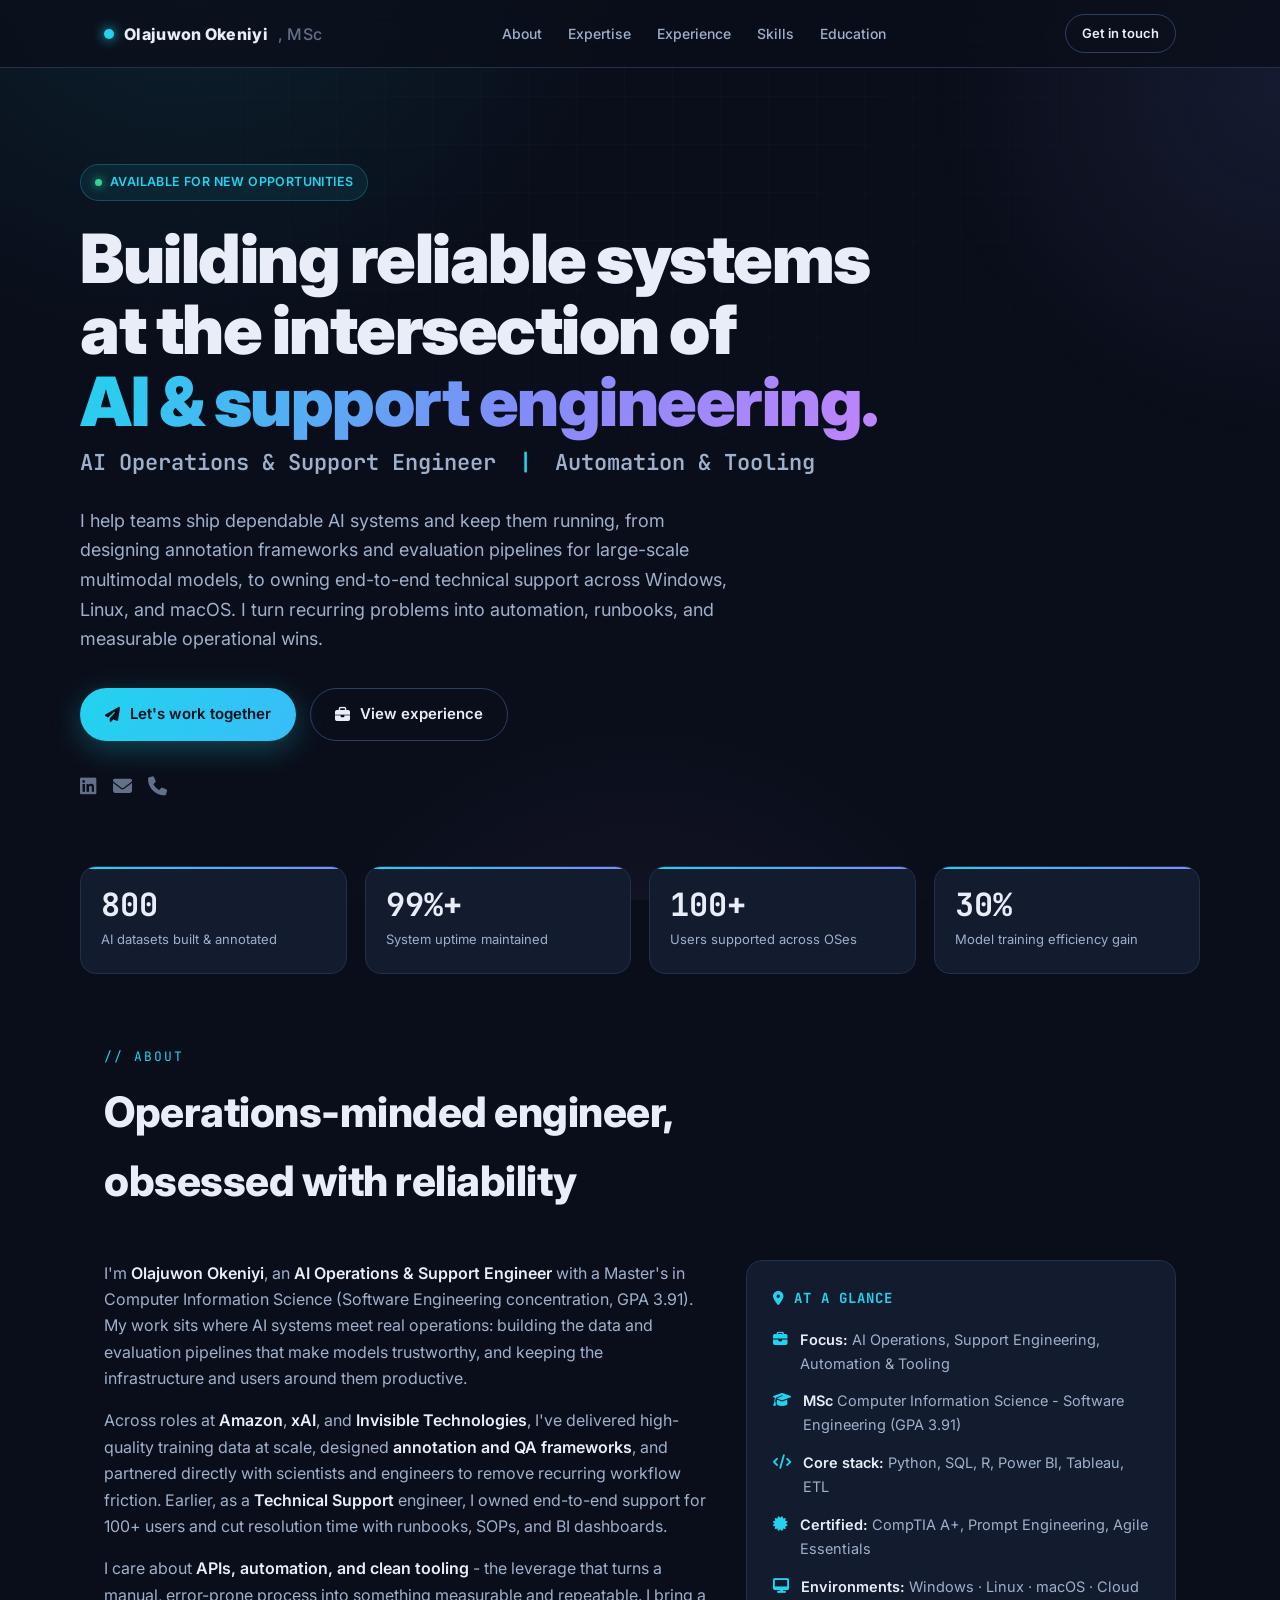
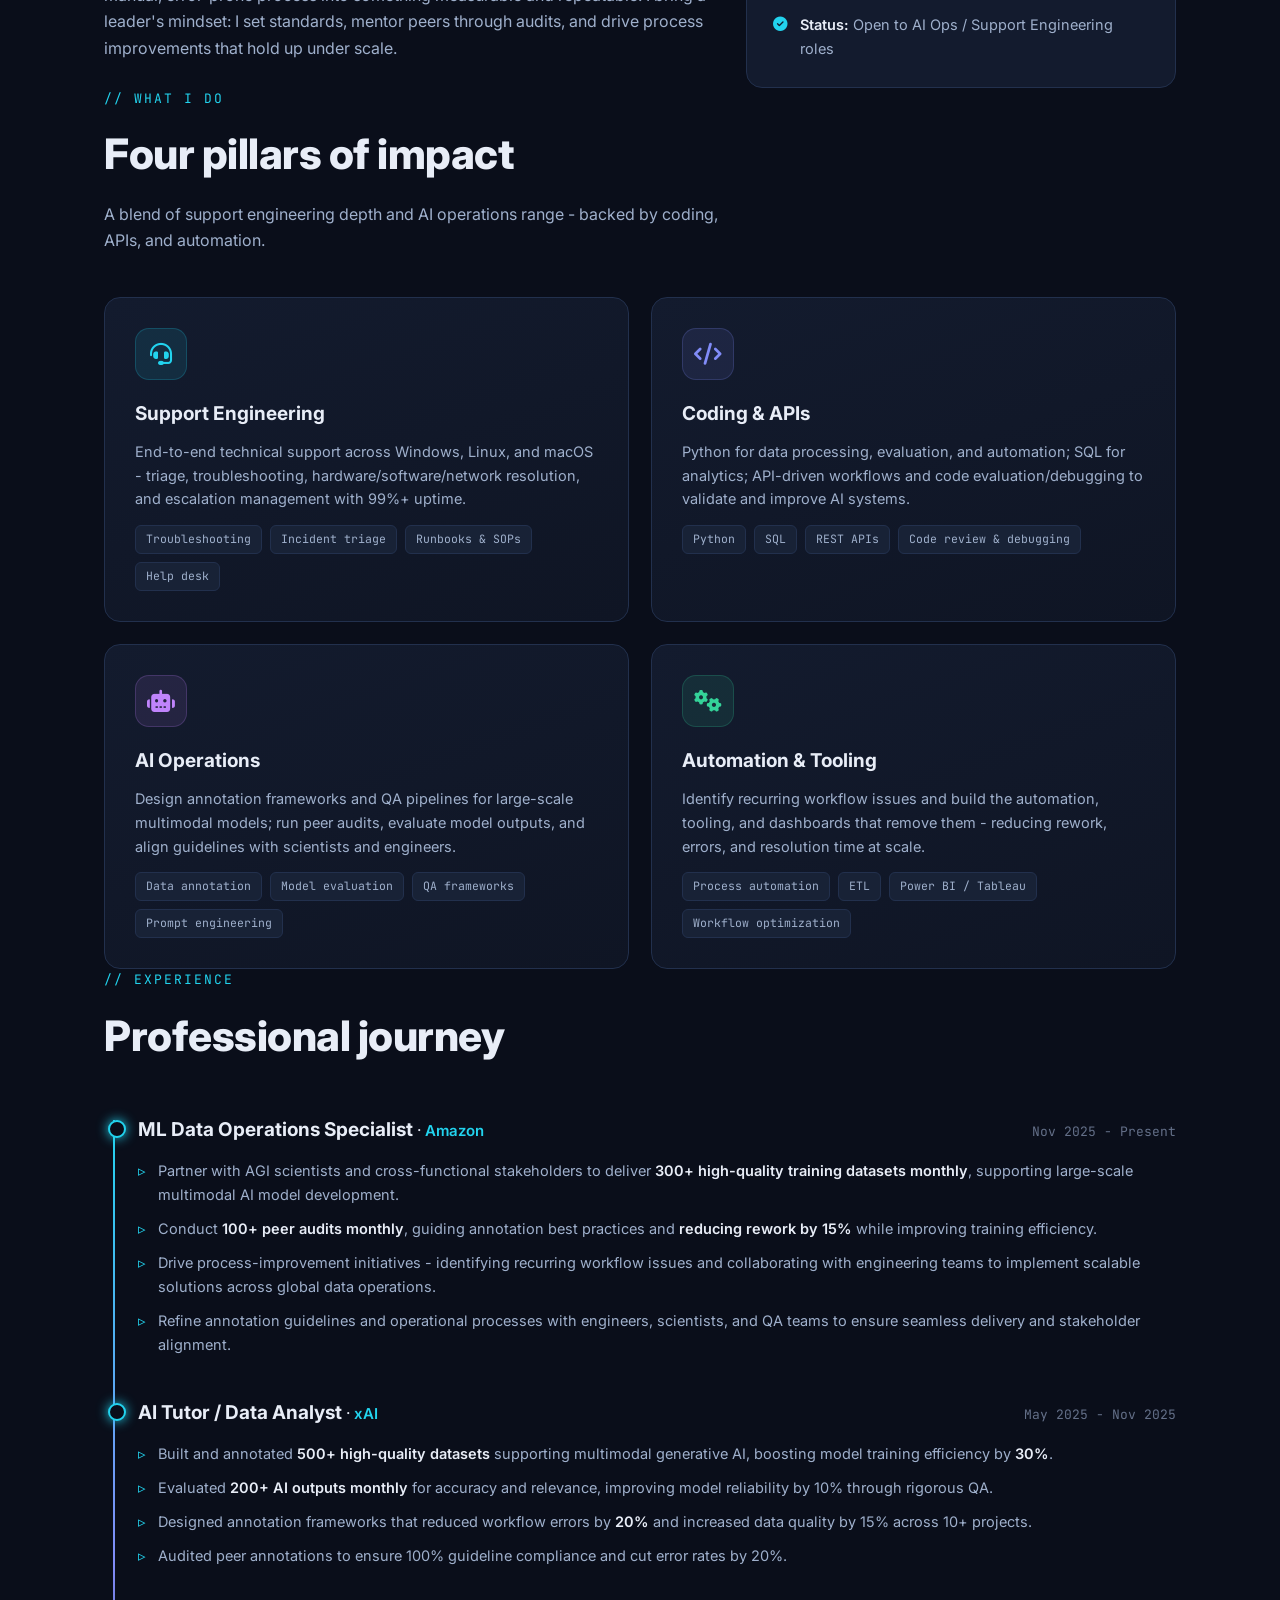
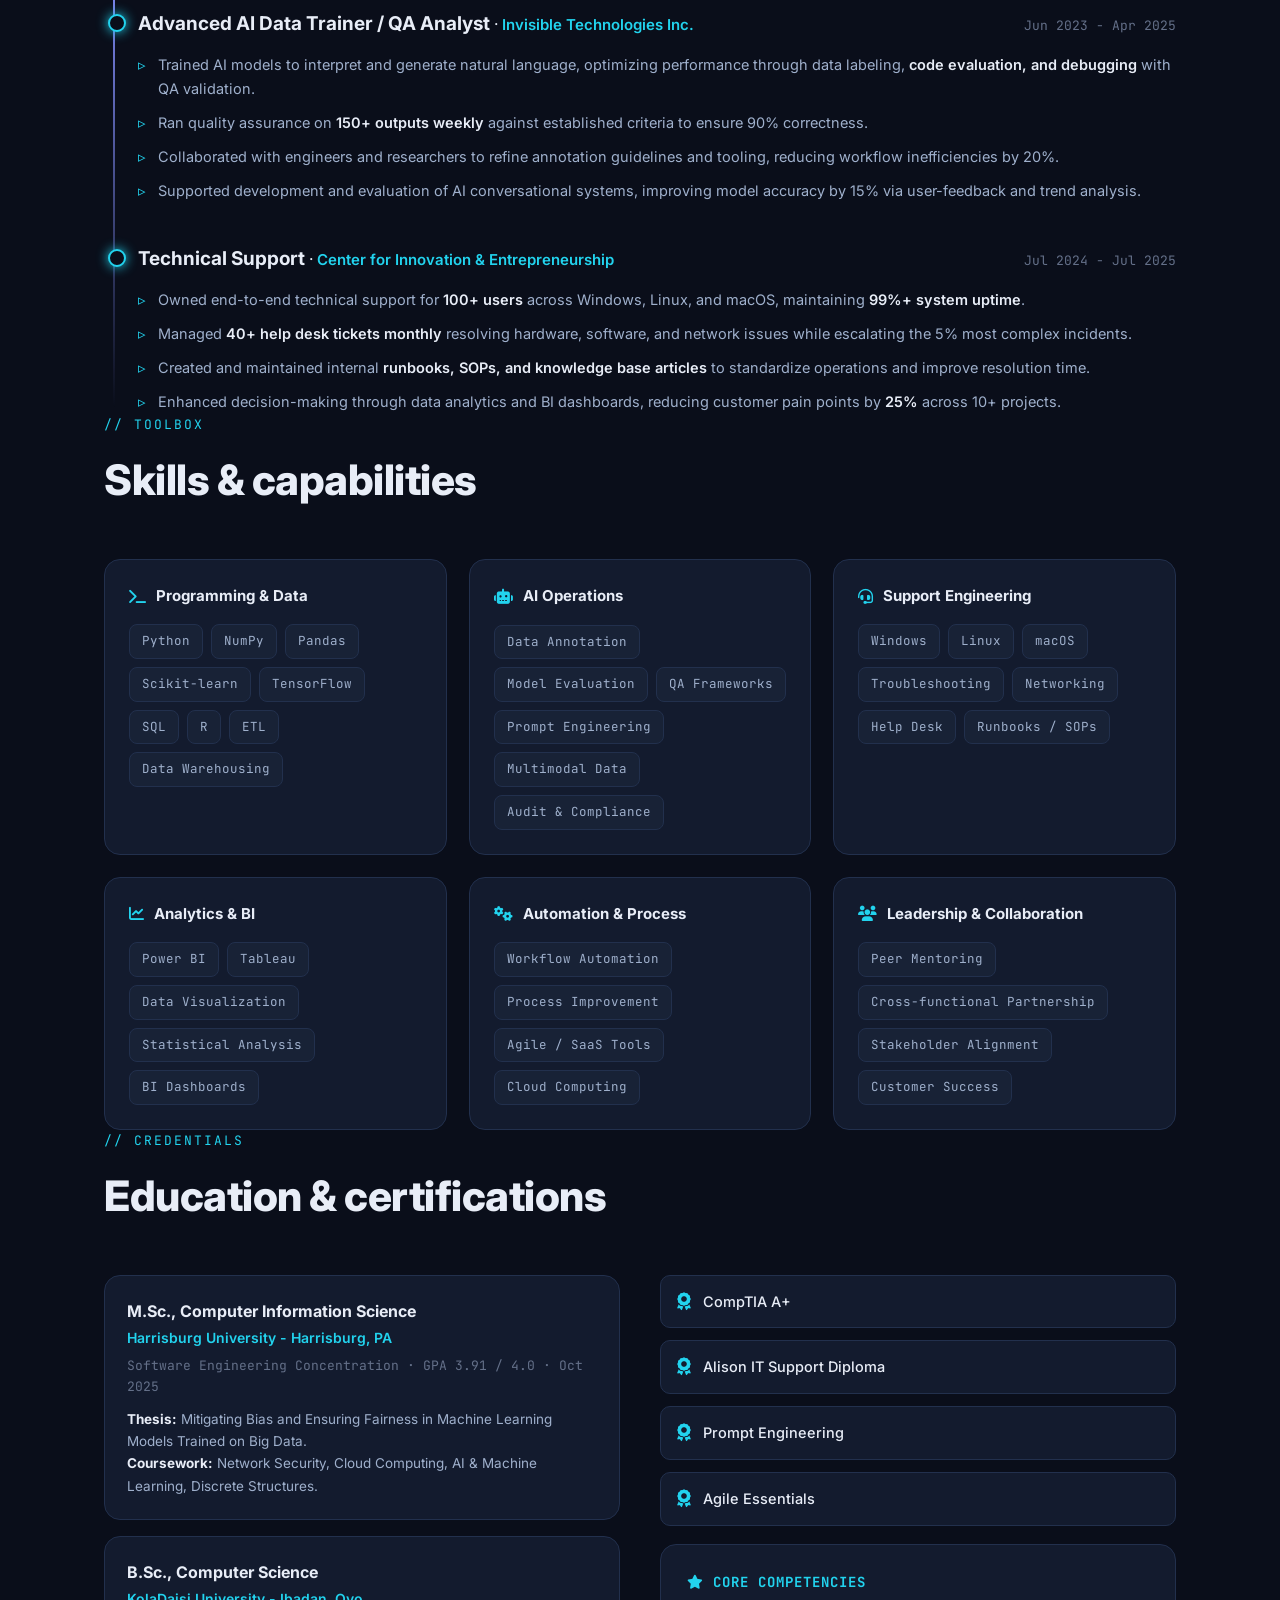
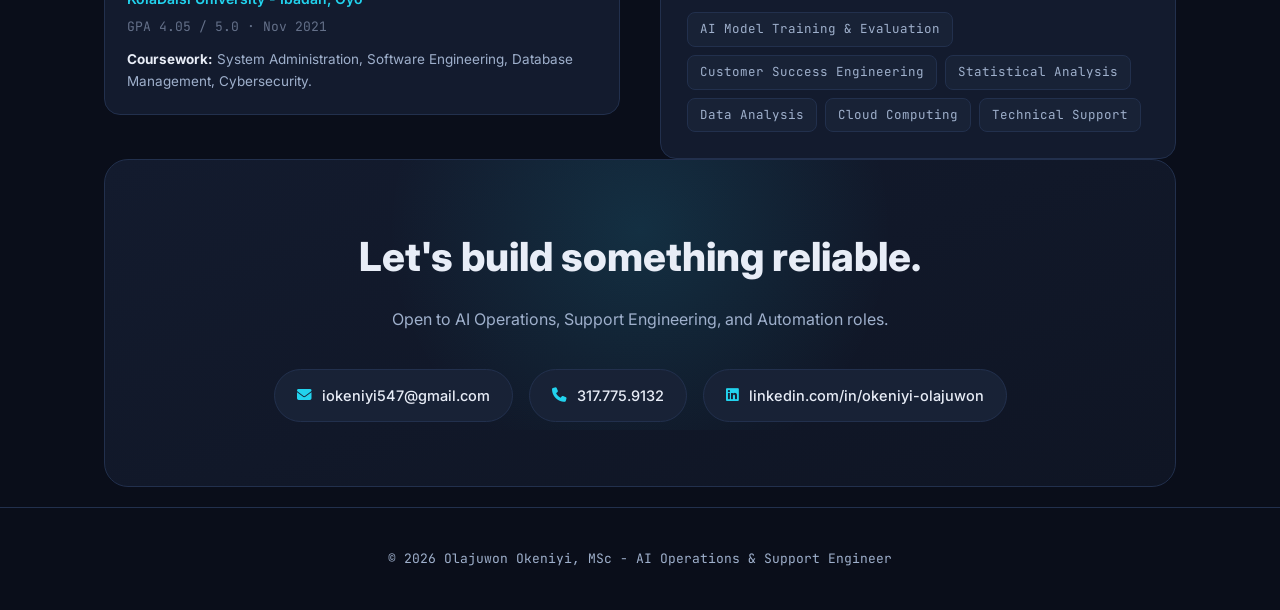
==== commit 128feb24: "style: use plain hyphens instead of em dashes throughout Punctuation-only pass across docs, workflow" ====
--- a/site/index.html
+++ b/site/index.html
@@ -350,10 +350,8 @@
 a { color: var(--color-link, var(--color-primary)); }</style>
 <meta charset="UTF-8">
 <meta name="viewport" content="width=device-width, initial-scale=1.0">
-<title>Olajuwon Okeniyi — AI Operations &amp; Support Engineer</title>
-<meta name="description" content="Olajuwon Okeniyi, MSc — AI Operations &amp; Support Engineer specializing in automation, AI tooling, API integration, and technical support engineering.">
-<link rel="preconnect" href="https://fonts.googleapis.com">
-<link rel="preconnect" href="https://fonts.gstatic.com" crossorigin="">
+<title>Olajuwon Okeniyi - AI Operations &amp; Support Engineer</title>
+<meta name="description" content="Olajuwon Okeniyi, MSc - AI Operations &amp; Support Engineer specializing in automation, AI tooling, API integration, and technical support engineering.">
 <link href="https://fonts.googleapis.com/css2?family=Inter:wght@400;500;600;700;800;900&amp;family=JetBrains+Mono:wght@400;500;700&amp;display=swap" rel="stylesheet">
 <link rel="stylesheet" href="https://cdnjs.cloudflare.com/ajax/libs/font-awesome/6.5.0/css/all.min.css">
 <style>
@@ -639,7 +637,7 @@
     <div class="pillar reveal">
       <div class="ic"><i class="fa-solid fa-gears"></i></div>
       <h3>Automation &amp; Tooling</h3>
-      <p>Identify recurring workflow issues and build the automation, tooling, and dashboards that remove them — reducing rework, errors, and resolution time at scale.</p>
+      <p>Identify recurring workflow issues and build the automation, tooling, and dashboards that remove them - reducing rework, errors, and resolution time at scale.</p>
       <div class="tags"><span class="tag">Process automation</span><span class="tag">ETL</span><span class="tag">Power BI / Tableau</span><span class="tag">Workflow optimization</span></div>
     </div>
   </div>
@@ -655,19 +653,19 @@
     <div class="job reveal">
       <div class="jtop">
         <div><span class="role">ML Data Operations Specialist</span> · <span class="co">Amazon</span></div>
-        <span class="date">Nov 2025 — Present</span>
+        <span class="date">Nov 2025 - Present</span>
       </div>
       <ul>
         <li>Partner with AGI scientists and cross-functional stakeholders to deliver <b>300+ high-quality training datasets monthly</b>, supporting large-scale multimodal AI model development.</li>
         <li>Conduct <b>100+ peer audits monthly</b>, guiding annotation best practices and <b>reducing rework by 15%</b> while improving training efficiency.</li>
-        <li>Drive process-improvement initiatives — identifying recurring workflow issues and collaborating with engineering teams to implement scalable solutions across global data operations.</li>
+        <li>Drive process-improvement initiatives - identifying recurring workflow issues and collaborating with engineering teams to implement scalable solutions across global data operations.</li>
         <li>Refine annotation guidelines and operational processes with engineers, scientists, and QA teams to ensure seamless delivery and stakeholder alignment.</li>
       </ul>
     </div>
     <div class="job reveal">
       <div class="jtop">
         <div><span class="role">AI Tutor / Data Analyst</span> · <span class="co">xAI</span></div>
-        <span class="date">May 2025 — Nov 2025</span>
+        <span class="date">May 2025 - Nov 2025</span>
       </div>
       <ul>
         <li>Built and annotated <b>500+ high-quality datasets</b> supporting multimodal generative AI, boosting model training efficiency by <b>30%</b>.</li>
@@ -679,7 +677,7 @@
     <div class="job reveal">
       <div class="jtop">
         <div><span class="role">Advanced AI Data Trainer / QA Analyst</span> · <span class="co">Invisible Technologies Inc.</span></div>
-        <span class="date">Jun 2023 — Apr 2025</span>
+        <span class="date">Jun 2023 - Apr 2025</span>
       </div>
       <ul>
         <li>Trained AI models to interpret and generate natural language, optimizing performance through data labeling, <b>code evaluation, and debugging</b> with QA validation.</li>
@@ -691,7 +689,7 @@
     <div class="job reveal">
       <div class="jtop">
         <div><span class="role">Technical Support</span> · <span class="co">Center for Innovation &amp; Entrepreneurship</span></div>
-        <span class="date">Jul 2024 — Jul 2025</span>
+        <span class="date">Jul 2024 - Jul 2025</span>
       </div>
       <ul>
         <li>Owned end-to-end technical support for <b>100+ users</b> across Windows, Linux, and macOS, maintaining <b>99%+ system uptime</b>.</li>
